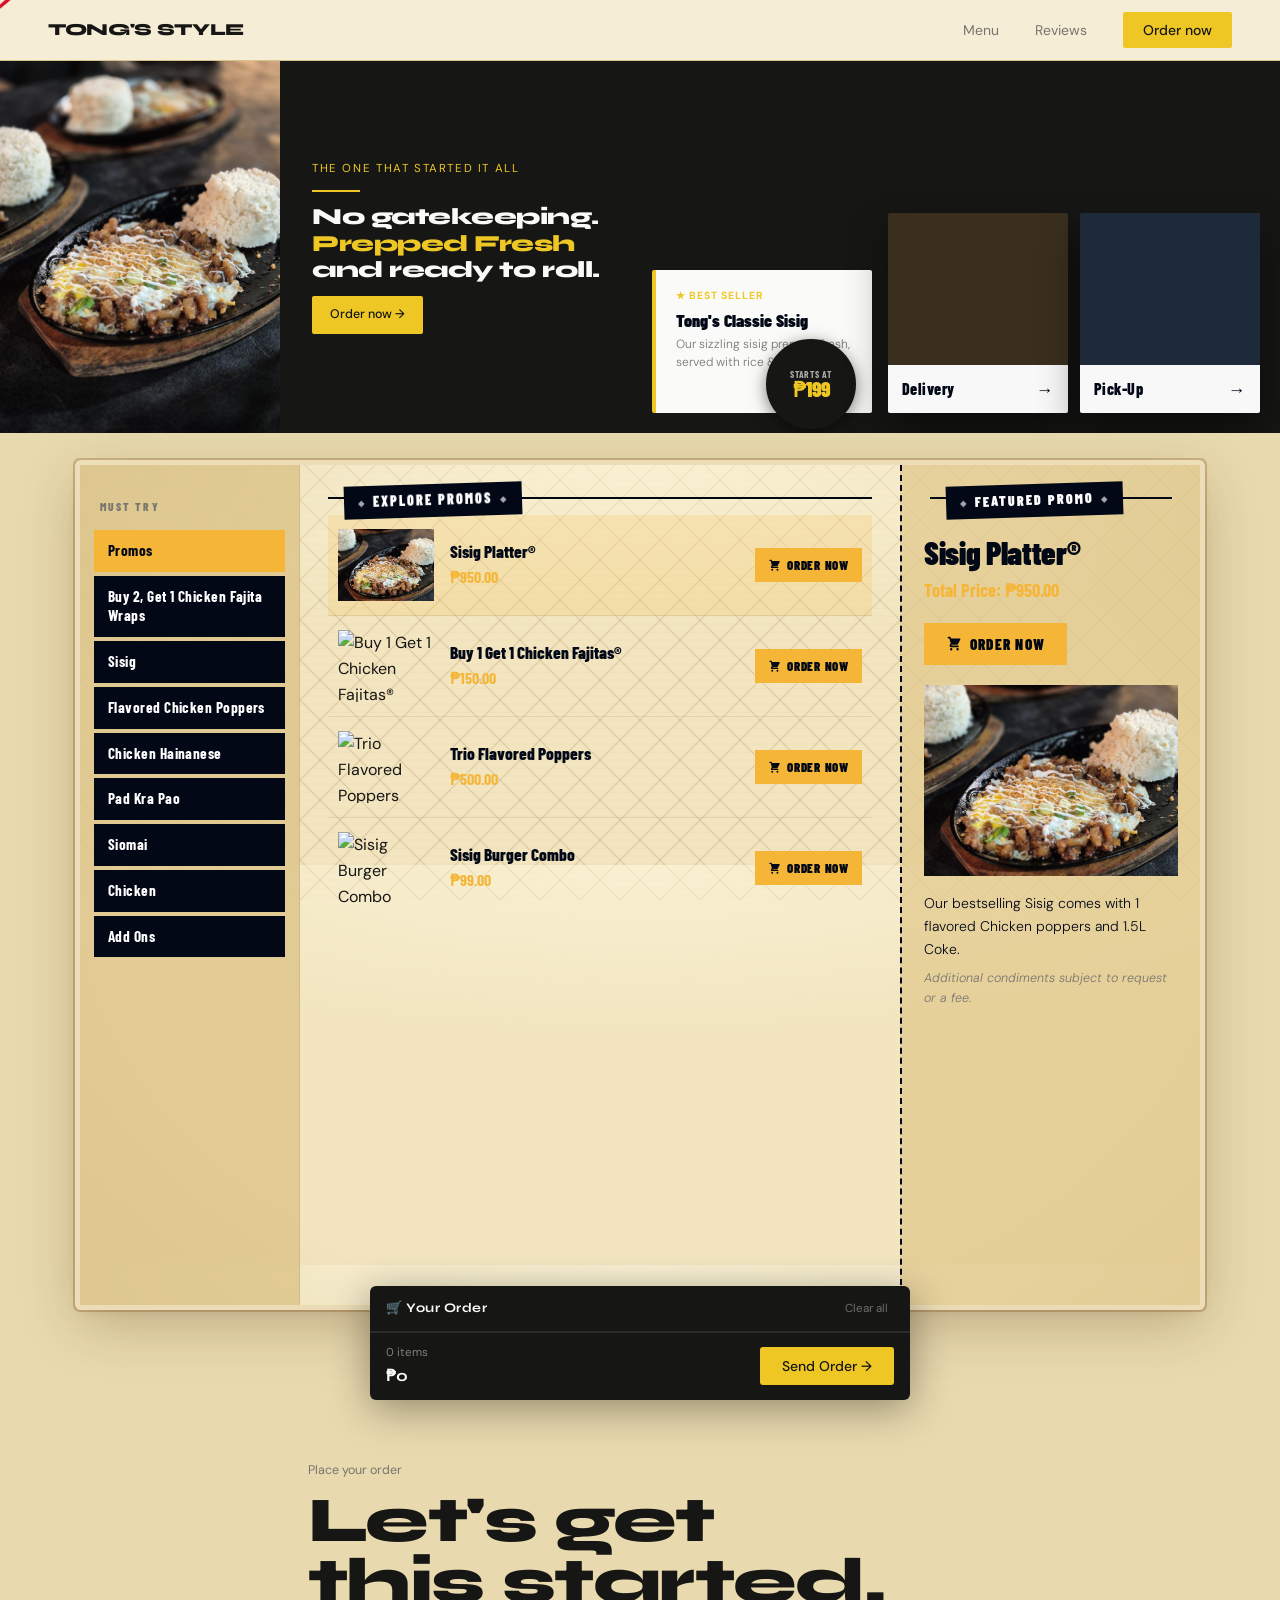
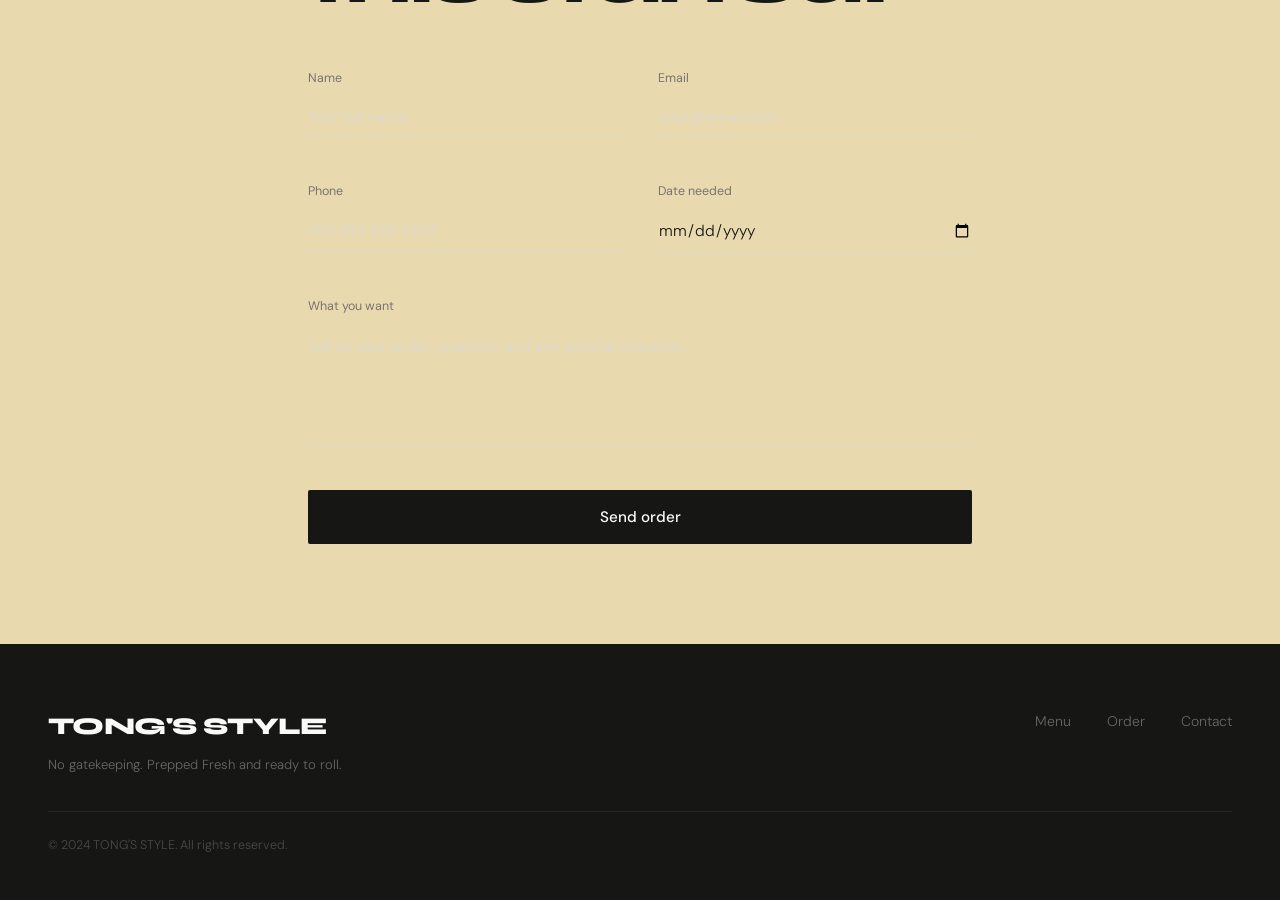
==== menu.html @ a6b6b720 "Redesign cart bar with item list and qty +/- controls Cart bar now shows each item with minus/plus b" ====
<!DOCTYPE html>
<html lang="en">
<head>
    <meta charset="UTF-8">
    <meta name="viewport" content="width=device-width, initial-scale=1.0">
    <title>Menu — TONG'S STYLE</title>
    <link rel="preconnect" href="https://fonts.googleapis.com">
    <link rel="preconnect" href="https://fonts.gstatic.com" crossorigin>
    <link href="https://fonts.googleapis.com/css2?family=Syne:wght@700;800&family=DM+Sans:wght@300;400;500&family=Barlow+Condensed:wght@700;800;900&display=swap" rel="stylesheet">
    <style>
        /* ============================================================
           TOKENS
        ============================================================ */
        :root {
            --white:        #FAFAF9;
            --black:        #161614;
            --navy:         #030817;
            --gold:         #F5B638;
            --saffron:      #EEC724;
            --saffron-pale: #FDF8DC;
            --surface:      #F2F0EB;
            --muted:        #78756F;
            --border:       #DDD9CF;
            --font-display: 'Syne', sans-serif;
            --font-body:    'DM Sans', sans-serif;
            --font-cond:    'Barlow Condensed', sans-serif;
            --nav-h:        60px;
        }

        /* ============================================================
           RESET
        ============================================================ */
        *, *::before, *::after { box-sizing: border-box; margin: 0; padding: 0; }
        html { font-size: 16px; scroll-behavior: smooth; scroll-padding-top: var(--nav-h); }
        body { font-family: var(--font-body); background: #E8D9AE; color: var(--black); line-height: 1.6; -webkit-font-smoothing: antialiased; }
        img { display: block; max-width: 100%; }
        a { color: inherit; text-decoration: none; }
        button { font-family: var(--font-body); cursor: pointer; border: none; background: none; }
        :focus-visible { outline: 2px solid var(--gold); outline-offset: 3px; border-radius: 2px; }
        @media (prefers-reduced-motion: reduce) { *, *::before, *::after { animation-duration: 0.01ms !important; transition-duration: 0.01ms !important; } }

        /* ============================================================
           NAVIGATION
        ============================================================ */
        .nav {
            position: fixed;
            top: 0; left: 0; right: 0;
            z-index: 100;
            height: var(--nav-h);
            padding: 0 48px;
            display: flex;
            align-items: center;
            justify-content: space-between;
            background: #F5EDD5;
            box-shadow: 0 1px 0 #D6C48A;
        }

        .nav-logo {
            font-family: var(--font-display);
            font-weight: 800;
            font-size: 1.05rem;
            letter-spacing: -0.02em;
            color: var(--black);
        }

        .nav-links {
            display: flex;
            align-items: center;
            gap: 36px;
            list-style: none;
        }

        .nav-links li a {
            font-size: 0.875rem;
            font-weight: 400;
            color: var(--muted);
            transition: color 0.2s;
        }

        .nav-links li a:hover { color: var(--black); }

        .nav-cta {
            font-size: 0.875rem !important;
            font-weight: 500 !important;
            color: var(--black) !important;
            background: var(--saffron);
            padding: 9px 20px;
            border-radius: 2px;
            transition: opacity 0.2s !important;
        }

        .nav-cta:hover { opacity: 0.82; }

        /* ============================================================
           HAMBURGER / MOBILE NAV
        ============================================================ */
        .nav-hamburger {
            display: none;
            flex-direction: column;
            justify-content: center;
            gap: 5px;
            padding: 8px;
            cursor: pointer;
            background: none;
            border: none;
            z-index: 151;
            min-width: 44px;
            min-height: 44px;
            align-items: center;
        }
        .nav-hamburger span { width: 22px; height: 2px; background: var(--black); display: block; border-radius: 1px; transition: transform 0.28s ease, opacity 0.2s ease; }
        .nav-hamburger.open span:nth-child(1) { transform: translateY(7px) rotate(45deg); }
        .nav-hamburger.open span:nth-child(2) { opacity: 0; transform: scaleX(0); }
        .nav-hamburger.open span:nth-child(3) { transform: translateY(-7px) rotate(-45deg); }

        .nav-mobile-overlay {
            position: fixed;
            inset: 0;
            background: var(--white);
            z-index: 150;
            display: flex;
            flex-direction: column;
            align-items: center;
            justify-content: center;
            gap: 8px;
            opacity: 0;
            visibility: hidden;
            pointer-events: none;
            transition: opacity 0.28s ease, visibility 0.28s ease;
        }
        .nav-mobile-overlay.open { opacity: 1; visibility: visible; pointer-events: all; }
        .nav-mobile-overlay a { font-family: var(--font-display); font-size: 2.2rem; font-weight: 700; color: var(--black); letter-spacing: -0.02em; padding: 12px 24px; min-height: 56px; display: flex; align-items: center; transition: color 0.15s; }
        .nav-mobile-overlay a:active { color: var(--muted); }
        .nav-mobile-overlay .nav-cta { margin-top: 20px; background: var(--saffron); color: var(--black) !important; padding: 16px 40px; border-radius: 2px; font-size: 1rem; font-family: var(--font-body); font-weight: 500; letter-spacing: 0; min-height: 52px; }

        /* ============================================================
           MENU WRAPPER
        ============================================================ */
        .menu-wrap {
            padding: 32px 24px 56px;
            min-height: 100vh;
        }

        /* ============================================================
           1900s RETRO RESTAURANT BACKGROUND
        ============================================================ */
        .menu-layout {
            display: grid;
            grid-template-columns: 220px 1fr 300px;
            max-width: 1120px;
            width: 100%;
            margin: 0 auto;
            min-height: 680px;
            /* Framed menu-card effect */
            box-shadow:
                0 0 0 5px rgba(242, 229, 192, 0.9),
                0 0 0 7px rgba(125, 78, 20, 0.28),
                0 16px 56px rgba(70, 40, 8, 0.28),
                0 4px 12px rgba(70, 40, 8, 0.14);
            border-radius: 2px;
            /* Aged parchment base */
            background-color: #F2E5C0;
            background-image:
                /* Bright center — worn paper lit from above */
                radial-gradient(ellipse 90% 60% at 50% 0%, rgba(255, 250, 225, 0.55) 0%, transparent 70%),
                /* Corner vignette — aged, worn edges */
                radial-gradient(ellipse 100% 100% at 50% 50%, transparent 50%, rgba(85, 50, 12, 0.22) 100%),
                /* Victorian diamond lattice — primary */
                repeating-linear-gradient(
                    45deg,
                    transparent 0px, transparent 27px,
                    rgba(125, 78, 20, 0.15) 27px, rgba(125, 78, 20, 0.15) 28.5px
                ),
                repeating-linear-gradient(
                    -45deg,
                    transparent 0px, transparent 27px,
                    rgba(125, 78, 20, 0.15) 27px, rgba(125, 78, 20, 0.15) 28.5px
                ),
                /* Fine horizontal grain — old wallpaper texture */
                repeating-linear-gradient(
                    0deg,
                    transparent 0px, transparent 7px,
                    rgba(125, 78, 20, 0.03) 7px, rgba(125, 78, 20, 0.03) 8px
                );
            background-size: 100% 400px, 100% 100%, 40px 40px, 40px 40px, 100% 8px;
            background-position: top center, center, 0 0, 0 0, 0 0;
            background-attachment: local, local, fixed, fixed, fixed;
        }

        /* ============================================================
           LEFT SIDEBAR
        ============================================================ */
        .sidebar {
            background: rgba(218, 192, 130, 0.72);
            backdrop-filter: blur(6px);
            padding: 32px 14px 40px;
            position: sticky;
            top: var(--nav-h);
            height: calc(100vh - var(--nav-h));
            overflow-y: auto;
            scrollbar-width: thin;
            scrollbar-color: var(--border) transparent;
            border-right: 1px solid rgba(0,0,0,0.07);
        }

        .sidebar::-webkit-scrollbar { width: 4px; }
        .sidebar::-webkit-scrollbar-thumb { background: var(--border); border-radius: 2px; }

        .sidebar-heading {
            font-family: var(--font-cond);
            font-size: 0.72rem;
            font-weight: 800;
            letter-spacing: 0.18em;
            text-transform: uppercase;
            color: var(--muted);
            margin-bottom: 14px;
            padding: 0 6px;
        }

        .cat-btn {
            display: block;
            width: 100%;
            padding: 11px 14px;
            margin-bottom: 4px;
            background: var(--navy);
            color: #fff;
            font-family: var(--font-cond);
            font-size: 0.95rem;
            font-weight: 700;
            letter-spacing: 0.03em;
            text-align: left;
            border: none;
            cursor: pointer;
            transition: background 0.18s, color 0.18s;
            line-height: 1.3;
        }

        .cat-btn:hover { background: var(--gold); color: var(--navy); }
        .cat-btn.active { background: var(--gold); color: var(--navy); }

        /* ============================================================
           SECTION DIVIDER (tilted label over line)
        ============================================================ */
        .section-divider-wrap {
            position: relative;
            margin: 32px 28px 8px;
        }

        .divider-line { height: 2px; background: var(--navy); }

        .divider-label {
            position: absolute;
            top: -13px;
            left: 16px;
            background: var(--navy);
            color: #fff;
            font-family: var(--font-cond);
            font-size: 0.88rem;
            font-weight: 900;
            letter-spacing: 0.14em;
            text-transform: uppercase;
            padding: 5px 14px;
            transform: rotate(-1.8deg);
            white-space: nowrap;
            z-index: 2;
        }

        .divider-label::before,
        .divider-label::after {
            content: '\25C6';
            font-size: 0.55em;
            opacity: 0.65;
            vertical-align: middle;
        }
        .divider-label::before { margin-right: 7px; }
        .divider-label::after  { margin-left:  7px; }

        /* ============================================================
           CENTER SECTION — PRODUCT LIST
        ============================================================ */
        .center-section {
            background: transparent;
            min-height: 100%;
        }

        .product-list {
            padding: 8px 28px 48px;
        }

        .product-row {
            display: flex;
            align-items: center;
            gap: 16px;
            padding: 14px 10px;
            border-bottom: 1px solid rgba(0,0,0,0.07);
            cursor: pointer;
            transition: background 0.15s;
            position: relative;
        }

        .product-row:last-child { border-bottom: none; }
        .product-row:hover { background: rgba(245, 182, 56, 0.1); }
        .product-row.active { background: rgba(245, 182, 56, 0.18); }

        .product-row-img-wrap {
            width: 96px;
            height: 72px;
            flex-shrink: 0;
            overflow: hidden;
        }

        .product-row-img {
            width: 100%;
            height: 100%;
            object-fit: cover;
            transition: transform 0.35s cubic-bezier(0.2,0,0.3,1);
        }

        .product-row:hover .product-row-img { transform: scale(1.06); }

        .product-row-info { flex: 1; min-width: 0; }

        .product-row-name {
            font-family: var(--font-cond);
            font-weight: 800;
            font-size: 1.08rem;
            color: var(--navy);
            line-height: 1.2;
            margin-bottom: 3px;
        }

        .product-row-price {
            font-family: var(--font-cond);
            font-size: 1rem;
            font-weight: 700;
            color: var(--gold);
        }

        .btn-order-row {
            display: flex;
            align-items: center;
            gap: 6px;
            background: var(--gold);
            color: var(--navy);
            font-family: var(--font-cond);
            font-size: 0.8rem;
            font-weight: 900;
            letter-spacing: 0.06em;
            text-transform: uppercase;
            padding: 9px 13px;
            border: none;
            cursor: pointer;
            white-space: nowrap;
            flex-shrink: 0;
            transition: opacity 0.2s, transform 0.15s;
        }

        .btn-order-row:hover { opacity: 0.85; transform: translateY(-1px); }
        .btn-order-row svg { width: 13px; height: 13px; }

        /* ============================================================
           RIGHT SECTION — FEATURED PROMO
        ============================================================ */
        .featured-section {
            background: rgba(226, 200, 138, 0.70);
            border-left: 2px dashed var(--navy);
            min-height: 100%;
        }

        .featured-inner {
            padding: 8px 22px 40px;
        }

        .featured-name {
            font-family: var(--font-cond);
            font-weight: 900;
            font-size: 2rem;
            color: var(--navy);
            line-height: 1.08;
            margin-bottom: 6px;
            margin-top: 20px;
            letter-spacing: -0.01em;
        }

        .featured-price {
            font-family: var(--font-cond);
            font-size: 1.15rem;
            font-weight: 700;
            color: var(--gold);
            margin-bottom: 18px;
        }

        .btn-order-featured {
            display: inline-flex;
            align-items: center;
            gap: 8px;
            background: var(--gold);
            color: var(--navy);
            font-family: var(--font-cond);
            font-size: 0.95rem;
            font-weight: 900;
            letter-spacing: 0.08em;
            text-transform: uppercase;
            padding: 12px 22px;
            border: none;
            cursor: pointer;
            margin-bottom: 20px;
            transition: opacity 0.2s, transform 0.15s;
        }

        .btn-order-featured:hover { opacity: 0.85; transform: translateY(-1px); }
        .btn-order-featured svg { width: 16px; height: 16px; }

        .featured-img-wrap {
            overflow: hidden;
            margin-bottom: 16px;
        }

        .featured-img {
            width: 100%;
            aspect-ratio: 4/3;
            object-fit: cover;
            display: block;
            transition: transform 0.5s cubic-bezier(0.2,0,0.3,1);
        }

        .featured-img-wrap:hover .featured-img { transform: scale(1.03); }

        .featured-desc {
            font-family: var(--font-body);
            font-size: 0.875rem;
            font-weight: 300;
            color: var(--navy);
            line-height: 1.65;
            margin-bottom: 8px;
        }

        .featured-note {
            font-family: var(--font-body);
            font-size: 0.78rem;
            font-weight: 300;
            font-style: italic;
            color: var(--muted);
        }

        /* ============================================================
           SISIG BANNER
        ============================================================ */
        .sisig-banner {
            display: grid;
            grid-template-columns: 280px 1fr;
            min-height: 200px;
            overflow: hidden;
            margin-top: var(--nav-h);
        }

        .sisig-banner-img-wrap {
            overflow: hidden;
            position: relative;
        }

        .sisig-banner-img {
            width: 100%;
            height: 100%;
            object-fit: cover;
            object-position: center;
            display: block;
            filter: saturate(0.88);
            transition: transform 0.65s cubic-bezier(0.2, 0, 0.3, 1), filter 0.4s;
        }

        .sisig-banner-img-wrap:hover .sisig-banner-img {
            transform: scale(1.05);
            filter: saturate(1.05);
        }

        .sisig-banner-text {
            background: var(--black);
            padding: 24px 32px;
            display: flex;
            flex-direction: column;
            justify-content: center;
            gap: 8px;
        }

        .sisig-banner-label {
            font-size: 0.72rem;
            font-weight: 400;
            letter-spacing: 0.14em;
            text-transform: uppercase;
            color: var(--saffron);
        }

        .sisig-banner-title {
            font-family: var(--font-display);
            font-weight: 800;
            font-size: clamp(1rem, 1.8vw, 1.5rem);
            color: var(--white);
            line-height: 1.15;
            letter-spacing: -0.02em;
        }

        .sisig-banner-title em {
            font-style: normal;
            color: var(--saffron);
        }

        .sisig-banner-rule {
            width: 48px;
            height: 2px;
            background: var(--saffron);
            border: none;
            margin: 4px 0;
        }

        .sisig-banner-cta {
            display: inline-flex;
            align-items: center;
            gap: 8px;
            background: var(--saffron);
            color: var(--black);
            font-family: var(--font-body);
            font-size: 0.78rem;
            font-weight: 500;
            padding: 9px 18px;
            border-radius: 2px;
            align-self: flex-start;
            transition: opacity 0.2s, transform 0.15s;
            margin-top: 4px;
        }

        .sisig-banner-cta:hover { opacity: 0.85; transform: translateY(-1px); }

        /* ============================================================
           ORDER FORM
        ============================================================ */
        .order-section {
            padding: 100px 48px;
            max-width: 760px;
            margin: 0 auto;
        }

        .section-header { margin-bottom: 56px; }
        .section-label { font-size: 0.78rem; color: var(--muted); font-weight: 400; margin-bottom: 10px; }
        .section-title { font-family: var(--font-display); font-weight: 800; font-size: clamp(2.2rem, 5vw, 4rem); line-height: 0.95; letter-spacing: -0.025em; }

        .order-form { display: grid; gap: 44px; }
        .form-row { display: grid; grid-template-columns: 1fr 1fr; gap: 36px; }
        .form-group { display: flex; flex-direction: column; gap: 8px; }
        .form-label { font-size: 0.78rem; color: var(--muted); font-weight: 400; }

        .form-input, .form-textarea {
            font-family: var(--font-body);
            font-size: 0.975rem;
            font-weight: 300;
            color: var(--black);
            background: none;
            border: none;
            border-bottom: 1.5px solid var(--border);
            padding: 10px 0;
            outline: none;
            transition: border-color 0.2s;
            width: 100%;
        }

        .form-input:focus, .form-textarea:focus { border-color: var(--black); }
        .form-input::placeholder, .form-textarea::placeholder { color: var(--border); }
        .form-textarea { resize: none; min-height: 96px; line-height: 1.6; }

        .form-submit {
            align-self: flex-start;
            background: var(--black);
            color: var(--white);
            font-family: var(--font-body);
            font-size: 0.95rem;
            font-weight: 500;
            padding: 17px 36px;
            border-radius: 2px;
            border: none;
            cursor: pointer;
            transition: opacity 0.2s, transform 0.15s;
        }

        .form-submit:hover { opacity: 0.72; transform: translateY(-1px); }
        .form-submit:disabled { opacity: 0.5; transform: none; cursor: default; }

        /* ============================================================
           FOOTER
        ============================================================ */
        .footer { background: var(--black); padding: 64px 48px 44px; }
        .footer-inner { max-width: 1280px; margin: 0 auto; display: flex; justify-content: space-between; align-items: flex-start; gap: 48px; }
        .footer-brand-name { font-family: var(--font-display); font-weight: 800; font-size: 1.5rem; color: var(--white); letter-spacing: -0.025em; }
        .footer-brand-tag { font-size: 0.82rem; font-weight: 300; color: rgba(255,255,255,0.35); margin-top: 8px; }
        .footer-links { list-style: none; display: flex; gap: 36px; }
        .footer-links a { color: rgba(255,255,255,0.35); font-size: 0.875rem; font-weight: 300; transition: color 0.2s; }
        .footer-links a:hover { color: var(--white); }
        .footer-bottom { max-width: 1280px; margin: 36px auto 0; padding-top: 24px; border-top: 1px solid rgba(255,255,255,0.07); font-size: 0.78rem; color: rgba(255,255,255,0.22); font-weight: 300; }

        /* ============================================================
           FLOATING CART BAR
        ============================================================ */
        .cart-bar {
            position: fixed;
            bottom: -500px;
            left: 50%;
            transform: translateX(-50%);
            background: var(--black);
            color: var(--white);
            display: flex;
            flex-direction: column;
            width: calc(100% - 48px);
            max-width: 540px;
            z-index: 300;
            transition: bottom 0.38s cubic-bezier(0.4, 0, 0.2, 1);
            box-shadow: 0 8px 40px rgba(0,0,0,0.38);
            border-radius: 6px;
            overflow: hidden;
        }
        .cart-bar.active { bottom: 24px; }

        .cart-bar-header {
            display: flex;
            align-items: center;
            justify-content: space-between;
            padding: 11px 16px;
            border-bottom: 1px solid rgba(255,255,255,0.09);
        }
        .cart-bar-title {
            font-family: var(--font-display);
            font-size: 0.82rem;
            font-weight: 700;
            letter-spacing: 0.04em;
            color: var(--white);
        }
        .cart-bar-clear {
            font-family: var(--font-body);
            font-size: 0.72rem;
            color: rgba(255,255,255,0.38);
            background: none;
            border: none;
            cursor: pointer;
            padding: 4px 6px;
            transition: color 0.18s;
        }
        .cart-bar-clear:hover { color: rgba(255,255,255,0.75); }

        .cart-bar-items {
            max-height: 196px;
            overflow-y: auto;
            scrollbar-width: thin;
            scrollbar-color: rgba(255,255,255,0.12) transparent;
        }
        .cart-bar-items::-webkit-scrollbar { width: 3px; }
        .cart-bar-items::-webkit-scrollbar-thumb { background: rgba(255,255,255,0.12); border-radius: 2px; }

        .cart-item-row {
            display: flex;
            align-items: center;
            gap: 10px;
            padding: 9px 16px;
            border-bottom: 1px solid rgba(255,255,255,0.05);
        }
        .cart-item-row:last-child { border-bottom: none; }

        .cart-item-name {
            flex: 1;
            font-size: 0.82rem;
            font-weight: 400;
            white-space: nowrap;
            overflow: hidden;
            text-overflow: ellipsis;
            color: rgba(255,255,255,0.88);
        }

        .cart-item-qty {
            display: flex;
            align-items: center;
            gap: 6px;
            flex-shrink: 0;
        }
        .cart-qty-btn {
            width: 26px;
            height: 26px;
            background: rgba(255,255,255,0.1);
            border: 1px solid rgba(255,255,255,0.14);
            color: var(--white);
            font-size: 1rem;
            font-weight: 400;
            cursor: pointer;
            display: flex;
            align-items: center;
            justify-content: center;
            border-radius: 3px;
            transition: background 0.15s;
            line-height: 1;
        }
        .cart-qty-btn:hover { background: rgba(255,255,255,0.2); }

        .cart-qty-num {
            font-family: var(--font-display);
            font-size: 0.88rem;
            font-weight: 700;
            min-width: 20px;
            text-align: center;
            color: var(--white);
        }

        .cart-item-price {
            font-family: var(--font-display);
            font-size: 0.82rem;
            font-weight: 700;
            color: var(--saffron);
            flex-shrink: 0;
            min-width: 64px;
            text-align: right;
        }

        .cart-bar-footer {
            display: flex;
            align-items: center;
            justify-content: space-between;
            padding: 11px 16px;
            border-top: 1px solid rgba(255,255,255,0.09);
            gap: 16px;
        }
        .cart-bar-info { display: flex; flex-direction: column; gap: 1px; }
        .cart-bar-count { font-size: 0.72rem; color: rgba(255,255,255,0.45); font-weight: 400; }
        .cart-bar-total { font-family: var(--font-display); font-size: 1rem; font-weight: 700; }
        .cart-bar-send { background: var(--saffron); color: var(--black); font-family: var(--font-body); font-size: 0.875rem; font-weight: 500; padding: 10px 22px; border: none; border-radius: 3px; cursor: pointer; white-space: nowrap; transition: opacity 0.2s; }
        .cart-bar-send:hover { opacity: 0.85; }

        /* ============================================================
           FRYING PAN CURSOR
        ============================================================ */
        @media (pointer: fine) { * { cursor: none !important; } }

        .custom-cursor {
            position: fixed;
            pointer-events: none;
            z-index: 9999;
            font-size: 42px;
            line-height: 1;
            user-select: none;
            top: 0; left: 0;
            transform: translate(-50%, -50%) rotate(0deg);
            transition: transform 0.1s cubic-bezier(0.2, 0, 0.3, 1);
            will-change: transform, top, left;
            display: none;
        }

        @media (pointer: fine) { .custom-cursor { display: block; } }

        .custom-cursor.swing { transform: translate(-50%, -50%) rotate(-40deg) scale(1.2); }

        @keyframes btnHit {
            0%   { transform: scale(1)    translateY(0px);  }
            20%  { transform: scale(0.91) translateY(4px);  }
            55%  { transform: scale(1.05) translateY(-3px); }
            80%  { transform: scale(0.98) translateY(1px);  }
            100% { transform: scale(1)    translateY(0px);  }
        }

        .btn-hit { animation: btnHit 0.38s cubic-bezier(0.36, 0.07, 0.19, 0.97) !important; }

        /* ============================================================
           RESPONSIVE
        ============================================================ */
        @media (max-width: 960px) {
            .sisig-banner { grid-template-columns: 1fr; min-height: auto; }
            .sisig-banner-img-wrap { height: 150px; }
        }

        @media (max-width: 680px) {
            .sisig-banner-img-wrap { height: 120px; }
            .sisig-banner-text { padding: 20px 16px; }
            .sisig-banner-title { font-size: 1rem; }
        }

        @media (max-width: 1100px) {
            .menu-layout { grid-template-columns: 190px 1fr 260px; }
            .featured-name { font-size: 1.6rem; }
        }

        @media (max-width: 860px) {
            .menu-layout { grid-template-columns: 1fr; }
            .menu-wrap { padding: calc(var(--nav-h) + 20px) 12px 40px; }
            .sidebar {
                position: static;
                height: auto;
                overflow-x: auto;
                overflow-y: visible;
                display: flex;
                flex-direction: row;
                align-items: center;
                gap: 6px;
                padding: 14px 16px;
                border-right: none;
                border-bottom: 2px solid var(--navy);
                scrollbar-width: none;
            }
            .sidebar::-webkit-scrollbar { display: none; }
            .sidebar-heading { display: none; }
            .cat-btn {
                display: inline-block;
                width: auto;
                white-space: nowrap;
                margin-bottom: 0;
                padding: 9px 14px;
                font-size: 0.88rem;
                flex-shrink: 0;
            }
            .center-section { border-top: none; }
            .featured-section {
                border-left: none;
                border-top: 2px dashed var(--navy);
            }
        }

        @media (max-width: 680px) {
            .nav { padding: 0 20px; }
            .nav-links { display: none !important; }
            .nav-hamburger { display: flex; }

            .product-row-img-wrap { width: 72px; height: 56px; }
            .btn-order-row { padding: 8px 10px; font-size: 0.75rem; }

            .order-section { padding: 60px 20px; }
            .form-row { grid-template-columns: 1fr; gap: 32px; }
            .form-input, .form-textarea { font-size: 1rem; padding: 12px 0; }
            .form-textarea { min-height: 110px; }
            .form-submit { width: 100%; text-align: center; align-self: stretch; padding: 18px; font-size: 1rem; }

            .footer { padding: 48px 20px 36px; }
            .footer-inner { flex-direction: column; gap: 28px; }
            .footer-links { gap: 20px; flex-wrap: wrap; }

            .cart-bar { width: calc(100% - 24px); border-radius: 10px; bottom: calc(-600px - env(safe-area-inset-bottom, 0px)); }
            .cart-bar.active { bottom: calc(12px + env(safe-area-inset-bottom, 0px)); }
            .cart-bar-footer { padding-bottom: calc(11px + env(safe-area-inset-bottom, 0px)); }
            .cart-bar-send { padding: 12px 18px; min-height: 44px; }
        }

        /* ============================================================
           DELIVERY / PICK-UP CARDS (hero banner addition)
        ============================================================ */
        .sisig-banner {
            display: grid;
            grid-template-columns: 280px 1fr auto;
            min-height: 220px;
            overflow: hidden;
            margin-top: var(--nav-h);
        }

        .hero-cards-group {
            display: flex;
            align-items: flex-end;
            gap: 16px;
            padding: 20px 20px 20px 0;
            background: var(--black);
        }

        /* Featured item card */
        .hero-featured-card {
            background: var(--white);
            border-left: 4px solid var(--saffron);
            padding: 18px 20px 42px;
            position: relative;
            width: 220px;
            flex-shrink: 0;
            border-radius: 2px;
        }

        .hero-featured-name {
            font-family: var(--font-cond);
            font-weight: 900;
            font-size: 1.1rem;
            color: var(--navy);
            line-height: 1.2;
            margin-bottom: 4px;
        }

        .hero-featured-tag {
            font-size: 0.65rem;
            font-weight: 700;
            letter-spacing: 0.1em;
            text-transform: uppercase;
            color: var(--saffron);
            margin-bottom: 6px;
            display: block;
        }

        .hero-featured-desc {
            font-size: 0.75rem;
            color: var(--muted);
            font-weight: 300;
            line-height: 1.5;
        }

        .hero-price-badge {
            position: absolute;
            bottom: -16px;
            right: 16px;
            width: 90px;
            height: 90px;
            background: var(--black);
            border-radius: 50%;
            display: flex;
            flex-direction: column;
            align-items: center;
            justify-content: center;
            gap: 0;
            border: 3px solid var(--black);
            box-shadow: 0 4px 16px rgba(0,0,0,0.5);
        }

        .hero-price-badge .starts-at {
            font-family: var(--font-cond);
            font-size: 0.6rem;
            font-weight: 700;
            letter-spacing: 0.08em;
            text-transform: uppercase;
            color: rgba(255,255,255,0.65);
            line-height: 1.1;
        }

        .hero-price-badge .price-amount {
            font-family: var(--font-cond);
            font-size: 1.3rem;
            font-weight: 900;
            color: var(--saffron);
            line-height: 1;
        }

        /* Delivery / Pick-Up image cards */
        .hero-action-cards {
            display: flex;
            gap: 12px;
            align-items: flex-end;
        }

        .hero-action-card {
            width: 180px;
            height: 200px;
            border-radius: 2px;
            overflow: hidden;
            position: relative;
            flex-shrink: 0;
            box-shadow: 0 20px 40px rgba(0,0,0,0.45);
            transition: transform 0.25s ease, box-shadow 0.25s ease;
            display: block;
            text-decoration: none;
            color: inherit;
        }

        .hero-action-card:hover {
            transform: translateY(-4px);
            box-shadow: 0 28px 56px rgba(0,0,0,0.6);
        }

        .hero-action-card-bg {
            width: 100%;
            height: 100%;
            object-fit: cover;
            display: block;
            background: #2a2a2a;
            transition: transform 0.35s ease;
        }

        .hero-action-card:hover .hero-action-card-bg {
            transform: scale(1.04);
        }

        /* Fallback color when no image */
        .hero-action-card.delivery-card { background: #3a2f1e; }
        .hero-action-card.pickup-card   { background: #1e2a3a; }

        .hero-action-label {
            position: absolute;
            bottom: 0;
            left: 0;
            right: 0;
            background: rgba(255,255,255,0.97);
            padding: 10px 14px;
            display: flex;
            align-items: center;
            justify-content: space-between;
        }

        .hero-action-label span {
            font-family: var(--font-cond);
            font-weight: 800;
            font-size: 1rem;
            letter-spacing: 0.03em;
            color: var(--navy);
        }

        .hero-action-label .arrow {
            font-size: 1.1rem;
            color: var(--navy);
            transition: transform 0.25s ease;
            font-weight: 900;
        }

        .hero-action-card:hover .arrow { transform: translateX(4px); }

        /* Responsive */
        @media (max-width: 1100px) {
            .hero-action-card { width: 150px; height: 170px; }
            .hero-featured-card { width: 190px; }
        }

        @media (max-width: 860px) {
            .sisig-banner {
                grid-template-columns: 1fr;
            }
            .hero-cards-group {
                padding: 20px 16px;
                flex-wrap: wrap;
                justify-content: center;
            }
            .hero-featured-card { width: 100%; max-width: 320px; }
            .hero-action-card { width: 160px; height: 160px; }
        }

        @media (max-width: 540px) {
            .hero-featured-card { padding-bottom: 50px; }
            .hero-action-card { width: 140px; height: 140px; }
        }
    </style>
</head>
<body>

    <!-- CHOPSTICKS CURSOR -->
    <div class="custom-cursor" id="customCursor" aria-hidden="true">🥢</div>

    <!-- NAVIGATION -->
    <nav class="nav" id="mainNav" aria-label="Main navigation">
        <a href="index.html" class="nav-logo">TONG'S STYLE</a>
        <ul class="nav-links" id="navLinks">
            <li><a href="#menu">Menu</a></li>
            <li><a href="index.html#testimonials">Reviews</a></li>
            <li><a href="#order" class="nav-cta">Order now</a></li>
        </ul>
        <button class="nav-hamburger" id="navHamburger" onclick="toggleMobileMenu()" aria-label="Open menu" aria-expanded="false">
            <span></span><span></span><span></span>
        </button>
    </nav>

    <!-- MOBILE NAV OVERLAY -->
    <div class="nav-mobile-overlay" id="mobileNav" role="dialog" aria-label="Mobile navigation">
        <a href="#menu"               onclick="closeMobileMenu()">Menu</a>
        <a href="index.html#testimonials" onclick="closeMobileMenu()">Reviews</a>
        <a href="#order" class="nav-cta" onclick="closeMobileMenu()">Order now</a>
    </div>

    <!-- SISIG BANNER -->
    <section class="sisig-banner" aria-label="Sisig feature">
        <div class="sisig-banner-img-wrap">
            <img class="sisig-banner-img"
                 src="Food/sisig.jpg?v=2"
                 alt="Sizzling Sisig — TONG'S STYLE"
                 loading="eager">
        </div>
        <div class="sisig-banner-text">
            <p class="sisig-banner-label">The one that started it all</p>
            <hr class="sisig-banner-rule">
            <h2 class="sisig-banner-title">No gatekeeping.<br><em>Prepped Fresh</em><br>and ready to roll.</h2>
            <a href="#order" class="sisig-banner-cta">Order now &rarr;</a>
        </div>

        <!-- DELIVERY + PICK-UP CARDS GROUP -->
        <div class="hero-cards-group">

            <!-- Featured item card -->
            <div class="hero-featured-card">
                <span class="hero-featured-tag">★ Best Seller</span>
                <p class="hero-featured-name">Tong's Classic Sisig</p>
                <p class="hero-featured-desc">Our sizzling sisig prepped fresh,<br>served with rice &amp; egg.</p>
                <div class="hero-price-badge">
                    <span class="starts-at">STARTS AT</span>
                    <span class="price-amount">₱199</span>
                </div>
            </div>

            <!-- Action cards -->
            <div class="hero-action-cards">
                <a href="#order" class="hero-action-card delivery-card" aria-label="Order for delivery">
                    <img class="hero-action-card-bg" src="Food/delivery.jpg" alt="Delivery" onerror="this.style.display='none'">
                    <div class="hero-action-label">
                        <span>Delivery</span>
                        <span class="arrow">&#8594;</span>
                    </div>
                </a>
                <a href="#order" class="hero-action-card pickup-card" aria-label="Order for pick-up">
                    <img class="hero-action-card-bg" src="Food/pickup.jpg" alt="Pick-Up" onerror="this.style.display='none'">
                    <div class="hero-action-label">
                        <span>Pick-Up</span>
                        <span class="arrow">&#8594;</span>
                    </div>
                </a>
            </div>

        </div>
    </section>

    <!-- ======================================================
         THREE-COLUMN MENU LAYOUT
    ====================================================== -->
    <div class="menu-wrap">
        <div class="menu-layout" id="menu">

            <!-- LEFT SIDEBAR -->
            <aside class="sidebar" aria-label="Menu categories">
                <div class="sidebar-heading">Must Try</div>
                <button class="cat-btn active" data-cat="promos"     onclick="selectCategory(this)">Promos</button>
                <button class="cat-btn"        data-cat="fajita"     onclick="selectCategory(this)">Buy 2, Get 1 Chicken Fajita Wraps</button>
                <button class="cat-btn"        data-cat="sisig"      onclick="selectCategory(this)">Sisig</button>
                <button class="cat-btn"        data-cat="poppers"    onclick="selectCategory(this)">Flavored Chicken Poppers</button>
                <button class="cat-btn"        data-cat="hainanese"  onclick="selectCategory(this)">Chicken Hainanese</button>
                <button class="cat-btn"        data-cat="padkrapao"  onclick="selectCategory(this)">Pad Kra Pao</button>
                <button class="cat-btn"        data-cat="siomai"     onclick="selectCategory(this)">Siomai</button>
                <button class="cat-btn"        data-cat="chicken"    onclick="selectCategory(this)">Chicken</button>
                <button class="cat-btn"        data-cat="addons"     onclick="selectCategory(this)">Add Ons</button>
            </aside>

            <!-- CENTER: EXPLORE PROMOS -->
            <section class="center-section" aria-label="Product list">
                <div class="section-divider-wrap">
                    <div class="divider-line"></div>
                    <div class="divider-label" id="centerLabel">EXPLORE PROMOS</div>
                </div>
                <div class="product-list" id="productList">
                    <!-- dynamically rendered -->
                </div>
            </section>

            <!-- RIGHT: FEATURED PROMO -->
            <section class="featured-section" aria-label="Featured product">
                <div class="section-divider-wrap">
                    <div class="divider-line"></div>
                    <div class="divider-label">FEATURED PROMO</div>
                </div>
                <div class="featured-inner" id="featuredContent">
                    <!-- dynamically rendered -->
                </div>
            </section>

        </div>
    </div>

    <!-- ORDER FORM -->
    <section class="order-section" id="order" aria-label="Place an order">
        <div class="section-header">
            <p class="section-label">Place your order</p>
            <h2 class="section-title">Let's get<br>this started.</h2>
        </div>
        <form class="order-form" id="orderForm" onsubmit="handleFormSubmit(event)" novalidate>
            <div class="form-row">
                <div class="form-group">
                    <label class="form-label" for="f-name">Name</label>
                    <input class="form-input" type="text" id="f-name" name="name" placeholder="Your full name" required autocomplete="name">
                </div>
                <div class="form-group">
                    <label class="form-label" for="f-email">Email</label>
                    <input class="form-input" type="email" id="f-email" name="email" placeholder="your@email.com" required autocomplete="email">
                </div>
            </div>
            <div class="form-row">
                <div class="form-group">
                    <label class="form-label" for="f-phone">Phone</label>
                    <input class="form-input" type="tel" id="f-phone" name="phone" placeholder="+63 9XX XXX XXXX" required autocomplete="tel">
                </div>
                <div class="form-group">
                    <label class="form-label" for="f-date">Date needed</label>
                    <input class="form-input" type="date" id="f-date" name="date" required>
                </div>
            </div>
            <div class="form-group">
                <label class="form-label" for="f-message">What you want</label>
                <textarea class="form-textarea" id="f-message" name="message" placeholder="Tell us your order, quantity, and any special requests..." rows="4"></textarea>
            </div>
            <button type="submit" class="form-submit" id="submitBtn">Send order</button>
        </form>
    </section>

    <!-- FOOTER -->
    <footer class="footer">
        <div class="footer-inner">
            <div>
                <div class="footer-brand-name">TONG'S STYLE</div>
                <div class="footer-brand-tag">No gatekeeping. Prepped Fresh and ready to roll.</div>
            </div>
            <ul class="footer-links">
                <li><a href="#menu">Menu</a></li>
                <li><a href="#order">Order</a></li>
                <li><a href="mailto:hello@tongsstyle.ph">Contact</a></li>
            </ul>
        </div>
        <div class="footer-bottom">&copy; 2024 TONG'S STYLE. All rights reserved.</div>
    </footer>

    <!-- FLOATING CART BAR -->
    <div class="cart-bar" id="cartBar" role="status" aria-live="polite">
        <div class="cart-bar-header">
            <span class="cart-bar-title">🛒 Your Order</span>
            <button class="cart-bar-clear" onclick="clearCart()">Clear all</button>
        </div>
        <div class="cart-bar-items" id="cartItems"></div>
        <div class="cart-bar-footer">
            <div class="cart-bar-info">
                <span class="cart-bar-count" id="cartCount">0 items</span>
                <span class="cart-bar-total" id="cartTotal">&#x20B1;0</span>
            </div>
            <button class="cart-bar-send" onclick="sendCartOrder()">Send Order &#x2192;</button>
        </div>
    </div>

    <script>
        /* ============================================================
           MENU DATA
        ============================================================ */
        const PRODUCTS = {
            promos: [
                {
                    id: 'sisig-platter',
                    name: 'Sisig Platter®',
                    price: 950,
                    image: 'Food/sisig.jpg?v=2',
                    description: 'Our bestselling Sisig comes with 1 flavored Chicken poppers and 1.5L Coke.',
                    note: 'Additional condiments subject to request or a fee.'
                },
                {
                    id: 'fajita-b1g1',
                    name: 'Buy 1 Get 1 Chicken Fajitas®',
                    price: 150,
                    image: 'https://images.unsplash.com/photo-1565299585323-38d6b0865b47?auto=format&fit=crop&w=600&h=450&q=80',
                    description: 'Two Chicken Fajita Wraps for the price of one — grilled strips, peppers, onions, house aioli.',
                    note: 'One per customer. Valid while supplies last.'
                },
                {
                    id: 'trio-poppers',
                    name: 'Trio Flavored Poppers',
                    price: 500,
                    image: 'https://images.unsplash.com/photo-1562967915-6ba607ff7d05?auto=format&fit=crop&w=600&h=450&q=80',
                    description: 'Three flavors of crispy chicken poppers: Classic, Spicy, and Honey Garlic.',
                    note: 'Dipping sauces included.'
                },
                {
                    id: 'sisig-burger-promo',
                    name: 'Sisig Burger Combo',
                    price: 99,
                    image: 'https://images.unsplash.com/photo-1568901346375-23c9450c58cd?auto=format&fit=crop&w=600&h=450&q=80',
                    description: 'Smash burger with sisig-spiced patty, egg, and house sauce. Served with garlic rice.',
                    note: 'Limited daily slots only.'
                }
            ],
            fajita: [
                {
                    id: 'fajita-wrap',
                    name: 'Chicken Fajita Wrap',
                    price: 150,
                    image: 'https://images.unsplash.com/photo-1565299585323-38d6b0865b47?auto=format&fit=crop&w=600&h=450&q=80',
                    description: 'Grilled chicken strips, roasted peppers and onions, shredded cheese in a soft flour tortilla.',
                    note: 'Buy 2, Get 1 Free promo ongoing.'
                },
                {
                    id: 'fajita-spicy',
                    name: 'Spicy Chicken Fajita Wrap',
                    price: 165,
                    image: 'https://images.unsplash.com/photo-1565299585323-38d6b0865b47?auto=format&fit=crop&w=600&h=450&q=80',
                    description: 'Extra heat. Chili-marinated grilled chicken, jalapeño, pepper jack, house hot sauce.',
                    note: 'Spice level adjustable on request.'
                }
            ],
            sisig: [
                {
                    id: 'classic-sisig',
                    name: 'Classic Sisig Combo',
                    price: 180,
                    image: 'Food/sisig.jpg?v=2',
                    description: 'Sizzling pork sisig, egg on top, garlic rice, chicharon crumble, and your drink of choice.',
                    note: 'Ask for extra calamansi.'
                },
                {
                    id: 'sisig-bowl',
                    name: 'Sisig Rice Bowl',
                    price: 90,
                    image: 'https://images.unsplash.com/photo-1512058564366-18510be2db19?auto=format&fit=crop&w=600&h=450&q=80',
                    description: 'Sisig over garlic fried rice, sunny-side egg, crispy chicharon, drizzle of spiced vinegar.',
                    note: ''
                },
                {
                    id: 'sisig-platter2',
                    name: 'Sisig Platter',
                    price: 950,
                    image: 'Food/sisig.jpg?v=2',
                    description: 'Full sizzling platter — perfect for sharing. Comes with rice and 1.5L Coke.',
                    note: 'Good for 3–4 pax.'
                }
            ],
            poppers: [
                {
                    id: 'poppers-classic',
                    name: 'Classic Chicken Poppers',
                    price: 120,
                    image: 'https://images.unsplash.com/photo-1562967915-6ba607ff7d05?auto=format&fit=crop&w=600&h=450&q=80',
                    description: 'Crispy bite-sized chicken poppers seasoned with our signature house blend.',
                    note: 'Comes with ranch dip.'
                },
                {
                    id: 'poppers-spicy',
                    name: 'Spicy Chicken Poppers',
                    price: 130,
                    image: 'https://images.unsplash.com/photo-1562967915-6ba607ff7d05?auto=format&fit=crop&w=600&h=450&q=80',
                    description: 'Extra heat, same crunch. Ghost pepper seasoning for the brave.',
                    note: '🌶 Not for the faint of heart.'
                },
                {
                    id: 'poppers-honey',
                    name: 'Honey Garlic Poppers',
                    price: 135,
                    image: 'https://images.unsplash.com/photo-1562967915-6ba607ff7d05?auto=format&fit=crop&w=600&h=450&q=80',
                    description: 'Sticky honey garlic glaze on perfectly crispy poppers.',
                    note: ''
                }
            ],
            hainanese: [
                {
                    id: 'hainanese-rice',
                    name: 'Chicken Hainanese Rice',
                    price: 160,
                    image: 'https://images.unsplash.com/photo-1563379091339-03246963d35b?auto=format&fit=crop&w=600&h=450&q=80',
                    description: 'Tender poached Hainanese-style chicken on fragrant pandan rice with ginger and sesame sauce.',
                    note: 'Dark soy served on the side.'
                }
            ],
            padkrapao: [
                {
                    id: 'pad-kra-pao',
                    name: 'Pad Kra Pao',
                    price: 175,
                    image: 'https://images.unsplash.com/photo-1569050467447-ce54b3bbc37d?auto=format&fit=crop&w=600&h=450&q=80',
                    description: 'Thai-style stir-fried chicken with holy basil, fresh chili, fish sauce, over jasmine rice.',
                    note: 'Spice level adjustable. Topped with fried egg.'
                }
            ],
            siomai: [
                {
                    id: 'siomai-6pc',
                    name: 'Siomai 6 pcs',
                    price: 75,
                    image: 'https://images.unsplash.com/photo-1496116218417-1a781b1c416c?auto=format&fit=crop&w=600&h=450&q=80',
                    description: 'Steamed pork siomai with soy-calamansi dipping sauce and chili oil.',
                    note: ''
                },
                {
                    id: 'siomai-12pc',
                    name: 'Siomai 12 pcs',
                    price: 140,
                    image: 'https://images.unsplash.com/photo-1496116218417-1a781b1c416c?auto=format&fit=crop&w=600&h=450&q=80',
                    description: 'Double order. Best shared — or not.',
                    note: ''
                }
            ],
            chicken: [
                {
                    id: 'fried-chicken',
                    name: 'Crispy Fried Chicken',
                    price: 145,
                    image: 'https://images.unsplash.com/photo-1562967915-6ba607ff7d05?auto=format&fit=crop&w=600&h=450&q=80',
                    description: 'Golden crispy fried chicken, served with garlic rice and achara on the side.',
                    note: ''
                },
                {
                    id: 'grilled-chicken',
                    name: 'Grilled Chicken Plate',
                    price: 155,
                    image: 'https://images.unsplash.com/photo-1563379091339-03246963d35b?auto=format&fit=crop&w=600&h=450&q=80',
                    description: 'Juicy charcoal-grilled chicken thigh with garlic rice, pickled atchara, and house sauce.',
                    note: ''
                }
            ],
            addons: [
                {
                    id: 'extra-rice',
                    name: 'Extra Rice',
                    price: 20,
                    image: 'https://images.unsplash.com/photo-1536304993881-ff86e0c9b6d9?auto=format&fit=crop&w=600&h=450&q=80',
                    description: 'Extra serving of garlic fried rice.',
                    note: ''
                },
                {
                    id: 'coke-15l',
                    name: 'Coke 1.5L',
                    price: 80,
                    image: 'https://images.unsplash.com/photo-1554866585-cd94860890b7?auto=format&fit=crop&w=600&h=450&q=80',
                    description: 'Coke 1.5L bottle — good for sharing.',
                    note: ''
                },
                {
                    id: 'chicharon',
                    name: 'Extra Chicharon',
                    price: 30,
                    image: 'https://images.unsplash.com/photo-1565299507177-b0ac66763828?auto=format&fit=crop&w=600&h=450&q=80',
                    description: 'Crispy chicharon crumble — the perfect sisig topping.',
                    note: ''
                }
            ]
        };

        const CATEGORY_LABELS = {
            promos: 'EXPLORE PROMOS',
            fajita: 'FAJITA WRAPS',
            sisig: 'SISIG',
            poppers: 'CHICKEN POPPERS',
            hainanese: 'CHICKEN HAINANESE',
            padkrapao: 'PAD KRA PAO',
            siomai: 'SIOMAI',
            chicken: 'CHICKEN',
            addons: 'ADD ONS'
        };

        const CART_ICON = `<svg viewBox="0 0 20 20" fill="currentColor" aria-hidden="true"><path d="M3 1a1 1 0 000 2h1.22l.305 1.222a.997.997 0 00.01.042l1.358 5.43-.893.892C3.74 11.846 4.632 14 6.414 14H15a1 1 0 000-2H6.414l1-1H14a1 1 0 00.894-.553l3-6A1 1 0 0017 3H6.28l-.31-1.243A1 1 0 005 1H3zM16 16.5a1.5 1.5 0 11-3 0 1.5 1.5 0 013 0zM6.5 18a1.5 1.5 0 100-3 1.5 1.5 0 000 3z"/></svg>`;

        let currentCategory = 'promos';
        let activeProductId = null;

        /* ============================================================
           RENDER PRODUCT LIST
        ============================================================ */
        function renderProducts(cat) {
            const list = document.getElementById('productList');
            const items = PRODUCTS[cat] || [];
            list.innerHTML = items.map((p, i) => `
                <div class="product-row${i === 0 ? ' active' : ''}"
                     onclick="selectProduct('${p.id}', '${cat}')"
                     data-id="${p.id}">
                    <div class="product-row-img-wrap">
                        <img class="product-row-img" src="${p.image}" alt="${p.name}" loading="lazy">
                    </div>
                    <div class="product-row-info">
                        <div class="product-row-name">${p.name}</div>
                        <div class="product-row-price">&#x20B1;${p.price.toFixed(2)}</div>
                    </div>
                    <button class="btn-order-row"
                            onclick="event.stopPropagation(); cartAdd('${p.id}', '${cat}')"
                            aria-label="Order ${p.name}">
                        ${CART_ICON} ORDER NOW
                    </button>
                </div>
            `).join('');

            document.getElementById('centerLabel').textContent = CATEGORY_LABELS[cat] || 'EXPLORE';

            if (items.length) renderFeatured(items[0]);
            activeProductId = items[0]?.id || null;
        }

        /* ============================================================
           RENDER FEATURED PANEL
        ============================================================ */
        function renderFeatured(product) {
            const container = document.getElementById('featuredContent');
            container.innerHTML = `
                <div class="featured-name">${product.name}</div>
                <div class="featured-price">Total Price: &#x20B1;${product.price.toFixed(2)}</div>
                <button class="btn-order-featured" onclick="cartAdd('${product.id}', '${currentCategory}')">
                    ${CART_ICON} ORDER NOW
                </button>
                <div class="featured-img-wrap">
                    <img class="featured-img" src="${product.image}" alt="${product.name}" loading="lazy">
                </div>
                ${product.description ? `<p class="featured-desc">${product.description}</p>` : ''}
                ${product.note ? `<p class="featured-note">${product.note}</p>` : ''}
            `;
        }

        /* ============================================================
           CATEGORY SWITCH
        ============================================================ */
        function selectCategory(btn) {
            document.querySelectorAll('.cat-btn').forEach(b => b.classList.remove('active'));
            btn.classList.add('active');
            currentCategory = btn.dataset.cat;
            renderProducts(currentCategory);
        }

        /* ============================================================
           PRODUCT ROW CLICK → UPDATE FEATURED
        ============================================================ */
        function selectProduct(id, cat) {
            const product = (PRODUCTS[cat] || []).find(p => p.id === id);
            if (!product) return;

            document.querySelectorAll('.product-row').forEach(row => {
                row.classList.toggle('active', row.dataset.id === id);
            });

            activeProductId = id;
            renderFeatured(product);
        }

        /* ============================================================
           CART
        ============================================================ */
        const cart = {};

        function cartAdd(id, cat) {
            const product = (PRODUCTS[cat] || []).find(p => p.id === id);
            if (!product) return;

            if (cart[product.name]) {
                cart[product.name].qty += 1;
            } else {
                cart[product.name] = { price: product.price, qty: 1 };
            }
            renderCartBar();
        }

        function renderCartBar() {
            const entries = Object.entries(cart);
            const totalQty   = entries.reduce((s, [, v]) => s + v.qty, 0);
            const totalPrice = entries.reduce((s, [, v]) => s + v.price * v.qty, 0);
            const bar = document.getElementById('cartBar');
            if (totalQty === 0) { bar.classList.remove('active'); return; }
            bar.classList.add('active');
            document.getElementById('cartCount').textContent = totalQty + (totalQty === 1 ? ' item' : ' items');
            document.getElementById('cartTotal').textContent = '₱' + totalPrice.toLocaleString();

            document.getElementById('cartItems').innerHTML = entries.map(([name, { price, qty }]) => {
                const safeName = name.replace(/\\/g, '\\\\').replace(/'/g, "\\'");
                return `<div class="cart-item-row">
                    <span class="cart-item-name" title="${name}">${name}</span>
                    <div class="cart-item-qty">
                        <button class="cart-qty-btn" onclick="cartQtyChange('${safeName}', -1)" aria-label="Remove one">−</button>
                        <span class="cart-qty-num">${qty}</span>
                        <button class="cart-qty-btn" onclick="cartQtyChange('${safeName}', 1)" aria-label="Add one">+</button>
                    </div>
                    <span class="cart-item-price">₱${(price * qty).toLocaleString()}</span>
                </div>`;
            }).join('');
        }

        function cartQtyChange(name, delta) {
            if (!cart[name]) return;
            cart[name].qty += delta;
            if (cart[name].qty <= 0) delete cart[name];
            renderCartBar();
        }

        function clearCart() {
            Object.keys(cart).forEach(k => delete cart[k]);
            document.getElementById('cartBar').classList.remove('active');
        }

        function sendCartOrder() {
            const entries = Object.entries(cart);
            if (!entries.length) return;
            const lines = entries.map(([name, { price, qty }]) => qty + '× ' + name + ' — ₱' + (price * qty).toLocaleString());
            const total = entries.reduce((s, [, v]) => s + v.price * v.qty, 0);
            lines.push('─────────────');
            lines.push('Total: ₱' + total.toLocaleString());
            const msg = document.getElementById('f-message');
            if (msg) msg.value = lines.join('\n');
            document.getElementById('order').scrollIntoView({ behavior: 'smooth' });
            setTimeout(() => { const f = document.getElementById('f-name'); if (f && !f.value) f.focus(); }, 600);
        }

        /* ============================================================
           MOBILE NAV
        ============================================================ */
        function toggleMobileMenu() {
            const btn     = document.getElementById('navHamburger');
            const overlay = document.getElementById('mobileNav');
            const isOpen  = overlay.classList.toggle('open');
            btn.classList.toggle('open', isOpen);
            btn.setAttribute('aria-expanded', String(isOpen));
            document.body.style.overflow = isOpen ? 'hidden' : '';
        }

        function closeMobileMenu() {
            document.getElementById('navHamburger').classList.remove('open');
            document.getElementById('mobileNav').classList.remove('open');
            document.getElementById('navHamburger').setAttribute('aria-expanded', 'false');
            document.body.style.overflow = '';
        }

        /* ============================================================
           GOOGLE SHEETS INTEGRATION
        ============================================================ */
        const SHEET_URL = 'https://script.google.com/macros/s/AKfycbyVrJEd4SYVHIVuoagsJO1bh-8hs68ZeEWP3iFMzKQST4NLtRHBe5v2YdTUYRPeCYHY/exec';

        async function handleFormSubmit(e) {
            e.preventDefault();
            const form = e.target;
            const btn  = document.getElementById('submitBtn');
            btn.textContent = 'Sending…';
            btn.disabled = true;
            const body = new URLSearchParams({ name: form['name'].value, email: form['email'].value, phone: form['phone'].value, date: form['date'].value, message: form['message'].value });
            try {
                await fetch(SHEET_URL, { method: 'POST', mode: 'no-cors', body });
                showFormState(btn, 'Order sent!', '#2D6A2D');
                setTimeout(() => { resetFormState(btn, form); }, 3200);
            } catch {
                showFormState(btn, 'Something went wrong — try again', '#8B2020');
                setTimeout(() => { resetFormState(btn, form, true); }, 3200);
            }
        }

        function showFormState(btn, label, bg) { btn.textContent = label; btn.style.background = bg; }
        function resetFormState(btn, form, keepData = false) { btn.textContent = 'Send order'; btn.style.background = ''; btn.disabled = false; if (!keepData) form.reset(); }

        document.getElementById('submitBtn').addEventListener('click', function(e) {
            const btn = document.getElementById('submitBtn');
            if (btn.disabled) return;
            e.preventDefault();
            handleFormSubmit({ preventDefault: () => {}, target: document.getElementById('orderForm') });
        });

        /* ============================================================
           CHOPSTICKS CURSOR
        ============================================================ */
        (function () {
            const cursor = document.getElementById('customCursor');
            document.addEventListener('mousemove', e => { cursor.style.left = e.clientX + 'px'; cursor.style.top = e.clientY + 'px'; }, { passive: true });
            document.addEventListener('mousedown', () => cursor.classList.add('swing'));
            document.addEventListener('mouseup',   () => cursor.classList.remove('swing'));
            document.addEventListener('click', e => {
                const btn = e.target.closest('button, a, [role="button"]');
                if (!btn) return;
                btn.classList.remove('btn-hit');
                void btn.offsetWidth;
                btn.classList.add('btn-hit');
                btn.addEventListener('animationend', () => btn.classList.remove('btn-hit'), { once: true });
            });
        })();

        /* ============================================================
           INIT
        ============================================================ */
        renderProducts('promos');
    </script>

</body>
</html>
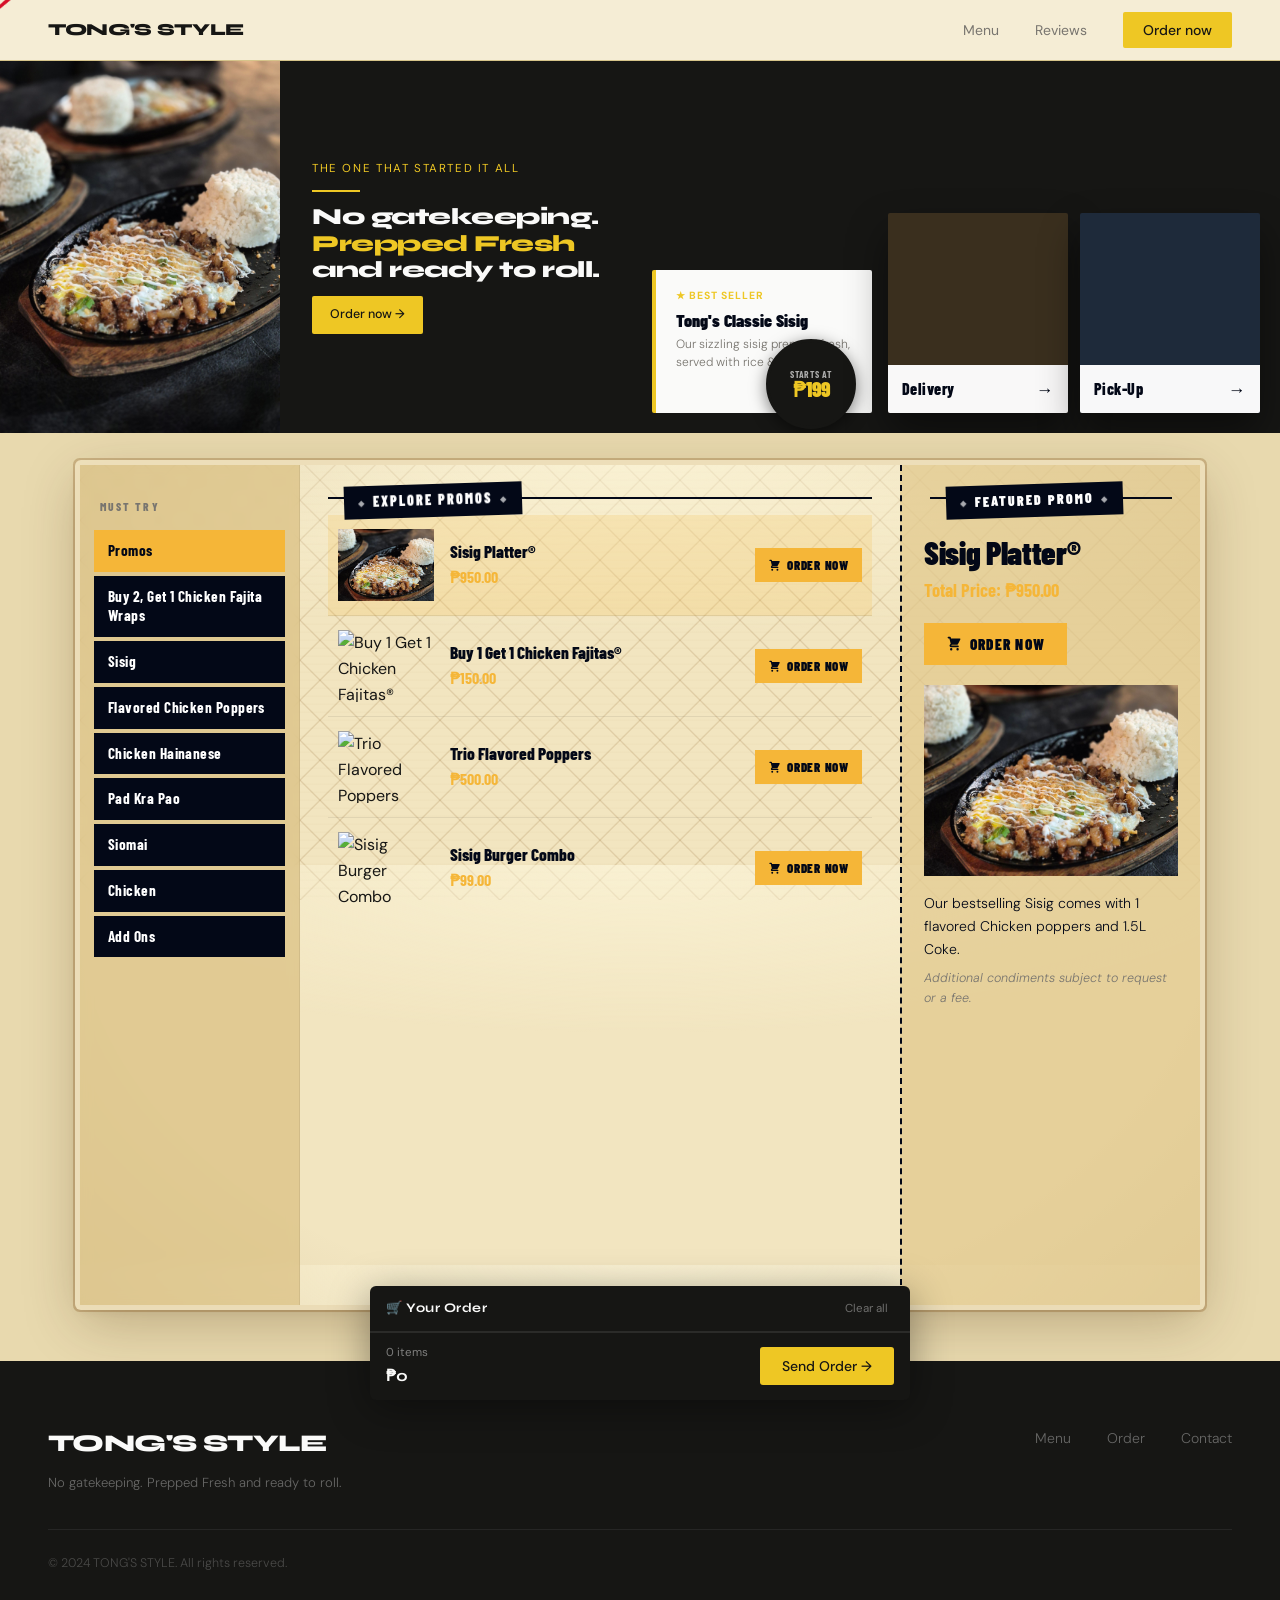
==== commit 057e3ceb: "Move order form into cart bar as slide-in panel Clicking Send Order now opens an order form panel in" ====
--- a/menu.html
+++ b/menu.html
@@ -535,9 +535,7 @@
            ORDER FORM
         ============================================================ */
         .order-section {
-            padding: 100px 48px;
-            max-width: 760px;
-            margin: 0 auto;
+            display: none;
         }
 
         .section-header { margin-bottom: 56px; }
@@ -728,6 +726,103 @@
         .cart-bar-total { font-family: var(--font-display); font-size: 1rem; font-weight: 700; }
         .cart-bar-send { background: var(--saffron); color: var(--black); font-family: var(--font-body); font-size: 0.875rem; font-weight: 500; padding: 10px 22px; border: none; border-radius: 3px; cursor: pointer; white-space: nowrap; transition: opacity 0.2s; }
         .cart-bar-send:hover { opacity: 0.85; }
+
+        /* ---- Two-panel switching ---- */
+        .cart-view { display: flex; flex-direction: column; }
+        .cart-form-view { display: none; flex-direction: column; max-height: 480px; overflow-y: auto; scrollbar-width: thin; scrollbar-color: rgba(255,255,255,0.1) transparent; }
+        .cart-bar.form-open .cart-view { display: none; }
+        .cart-bar.form-open .cart-form-view { display: flex; }
+
+        /* ---- Cart order form ---- */
+        .cart-form-header {
+            display: flex;
+            align-items: center;
+            gap: 10px;
+            padding: 11px 16px;
+            border-bottom: 1px solid rgba(255,255,255,0.09);
+            position: sticky;
+            top: 0;
+            background: var(--black);
+            z-index: 1;
+        }
+        .cart-form-back {
+            background: none;
+            border: none;
+            color: rgba(255,255,255,0.5);
+            font-size: 0.82rem;
+            cursor: pointer;
+            padding: 4px 6px;
+            transition: color 0.18s;
+            display: flex;
+            align-items: center;
+            gap: 4px;
+        }
+        .cart-form-back:hover { color: var(--white); }
+        .cart-form-title {
+            font-family: var(--font-display);
+            font-size: 0.82rem;
+            font-weight: 700;
+            color: var(--white);
+        }
+        .cart-form-summary {
+            padding: 10px 16px;
+            font-size: 0.75rem;
+            color: rgba(255,255,255,0.4);
+            line-height: 1.6;
+            border-bottom: 1px solid rgba(255,255,255,0.07);
+        }
+        .cart-form-summary strong { color: var(--saffron); font-weight: 500; }
+        .cart-form-fields {
+            padding: 14px 16px;
+            display: flex;
+            flex-direction: column;
+            gap: 14px;
+        }
+        .cb-row { display: grid; grid-template-columns: 1fr 1fr; gap: 14px; }
+        .cb-group { display: flex; flex-direction: column; gap: 4px; }
+        .cb-label { font-size: 0.68rem; color: rgba(255,255,255,0.38); letter-spacing: 0.08em; text-transform: uppercase; }
+        .cb-input, .cb-textarea {
+            font-family: var(--font-body);
+            font-size: 0.875rem;
+            font-weight: 300;
+            color: var(--white);
+            background: none;
+            border: none;
+            border-bottom: 1px solid rgba(255,255,255,0.18);
+            padding: 7px 0;
+            outline: none;
+            width: 100%;
+            transition: border-color 0.2s;
+        }
+        .cb-input:focus, .cb-textarea:focus { border-color: var(--saffron); }
+        .cb-input::placeholder, .cb-textarea::placeholder { color: rgba(255,255,255,0.2); }
+        .cb-textarea { resize: none; min-height: 60px; line-height: 1.5; }
+        .cb-submit {
+            width: 100%;
+            background: var(--saffron);
+            color: var(--black);
+            font-family: var(--font-body);
+            font-size: 0.9rem;
+            font-weight: 500;
+            padding: 13px;
+            border: none;
+            border-radius: 3px;
+            cursor: pointer;
+            transition: opacity 0.2s;
+            margin-top: 4px;
+        }
+        .cb-submit:hover { opacity: 0.85; }
+        .cb-submit:disabled { opacity: 0.5; cursor: default; }
+        .cart-form-footer {
+            padding: 10px 16px;
+            border-top: 1px solid rgba(255,255,255,0.09);
+            font-size: 0.72rem;
+            color: rgba(255,255,255,0.35);
+            text-align: center;
+            position: sticky;
+            bottom: 0;
+            background: var(--black);
+        }
 
         /* ============================================================
            FRYING PAN CURSOR
@@ -1201,18 +1296,60 @@
 
     <!-- FLOATING CART BAR -->
     <div class="cart-bar" id="cartBar" role="status" aria-live="polite">
-        <div class="cart-bar-header">
-            <span class="cart-bar-title">🛒 Your Order</span>
-            <button class="cart-bar-clear" onclick="clearCart()">Clear all</button>
+
+        <!-- PANEL 1: CART VIEW -->
+        <div class="cart-view">
+            <div class="cart-bar-header">
+                <span class="cart-bar-title">🛒 Your Order</span>
+                <button class="cart-bar-clear" onclick="clearCart()">Clear all</button>
+            </div>
+            <div class="cart-bar-items" id="cartItems"></div>
+            <div class="cart-bar-footer">
+                <div class="cart-bar-info">
+                    <span class="cart-bar-count" id="cartCount">0 items</span>
+                    <span class="cart-bar-total" id="cartTotal">&#x20B1;0</span>
+                </div>
+                <button class="cart-bar-send" onclick="openCartForm()">Send Order &#x2192;</button>
+            </div>
         </div>
-        <div class="cart-bar-items" id="cartItems"></div>
-        <div class="cart-bar-footer">
-            <div class="cart-bar-info">
-                <span class="cart-bar-count" id="cartCount">0 items</span>
-                <span class="cart-bar-total" id="cartTotal">&#x20B1;0</span>
+
+        <!-- PANEL 2: ORDER FORM VIEW -->
+        <div class="cart-form-view" id="cartFormView">
+            <div class="cart-form-header">
+                <button class="cart-form-back" onclick="closeCartForm()">&#x2190; Back</button>
+                <span class="cart-form-title">Place Your Order</span>
             </div>
-            <button class="cart-bar-send" onclick="sendCartOrder()">Send Order &#x2192;</button>
+            <div class="cart-form-summary" id="cartFormSummary"></div>
+            <div class="cart-form-fields">
+                <div class="cb-row">
+                    <div class="cb-group">
+                        <label class="cb-label" for="cb-name">Name</label>
+                        <input class="cb-input" type="text" id="cb-name" placeholder="Your full name" required autocomplete="name">
+                    </div>
+                    <div class="cb-group">
+                        <label class="cb-label" for="cb-email">Email</label>
+                        <input class="cb-input" type="email" id="cb-email" placeholder="your@email.com" required autocomplete="email">
+                    </div>
+                </div>
+                <div class="cb-row">
+                    <div class="cb-group">
+                        <label class="cb-label" for="cb-phone">Phone</label>
+                        <input class="cb-input" type="tel" id="cb-phone" placeholder="+63 9XX XXX XXXX" required autocomplete="tel">
+                    </div>
+                    <div class="cb-group">
+                        <label class="cb-label" for="cb-date">Date needed</label>
+                        <input class="cb-input" type="date" id="cb-date" required>
+                    </div>
+                </div>
+                <div class="cb-group">
+                    <label class="cb-label" for="cb-notes">Special requests</label>
+                    <textarea class="cb-textarea" id="cb-notes" placeholder="Any add-ons, allergies, or notes..." rows="2"></textarea>
+                </div>
+                <button class="cb-submit" id="cbSubmitBtn" onclick="handleCartFormSubmit()">Confirm Order &#x2192;</button>
+            </div>
+            <div class="cart-form-footer" id="cartFormFooter">Total: <strong id="cartFormTotal"></strong></div>
         </div>
+
     </div>
 
     <script>
@@ -1553,17 +1690,21 @@
             document.getElementById('cartBar').classList.remove('active');
         }
 
-        function sendCartOrder() {
+        function openCartForm() {
             const entries = Object.entries(cart);
             if (!entries.length) return;
-            const lines = entries.map(([name, { price, qty }]) => qty + '× ' + name + ' — ₱' + (price * qty).toLocaleString());
             const total = entries.reduce((s, [, v]) => s + v.price * v.qty, 0);
-            lines.push('─────────────');
-            lines.push('Total: ₱' + total.toLocaleString());
-            const msg = document.getElementById('f-message');
-            if (msg) msg.value = lines.join('\n');
-            document.getElementById('order').scrollIntoView({ behavior: 'smooth' });
-            setTimeout(() => { const f = document.getElementById('f-name'); if (f && !f.value) f.focus(); }, 600);
+            const lines = entries.map(([name, { price, qty }]) =>
+                `<strong>${qty}&times; ${name}</strong> &mdash; &#x20B1;${(price * qty).toLocaleString()}`
+            );
+            document.getElementById('cartFormSummary').innerHTML = lines.join('<br>');
+            document.getElementById('cartFormTotal').textContent = '₱' + total.toLocaleString();
+            document.getElementById('cartBar').classList.add('form-open');
+            setTimeout(() => { const f = document.getElementById('cb-name'); if (f && !f.value) f.focus(); }, 120);
+        }
+
+        function closeCartForm() {
+            document.getElementById('cartBar').classList.remove('form-open');
         }
 
         /* ============================================================
@@ -1590,32 +1731,47 @@
         ============================================================ */
         const SHEET_URL = 'https://script.google.com/macros/s/AKfycbyVrJEd4SYVHIVuoagsJO1bh-8hs68ZeEWP3iFMzKQST4NLtRHBe5v2YdTUYRPeCYHY/exec';
 
-        async function handleFormSubmit(e) {
-            e.preventDefault();
-            const form = e.target;
-            const btn  = document.getElementById('submitBtn');
+        async function handleCartFormSubmit() {
+            const btn   = document.getElementById('cbSubmitBtn');
+            const name  = document.getElementById('cb-name').value.trim();
+            const email = document.getElementById('cb-email').value.trim();
+            const phone = document.getElementById('cb-phone').value.trim();
+            const date  = document.getElementById('cb-date').value;
+            const notes = document.getElementById('cb-notes').value.trim();
+            if (!name || !email || !phone) {
+                btn.textContent = 'Fill in name, email & phone';
+                btn.style.background = '#8B2020';
+                setTimeout(() => { btn.textContent = 'Confirm Order →'; btn.style.background = ''; }, 2400);
+                return;
+            }
+            const entries = Object.entries(cart);
+            const lines = entries.map(([n, { price, qty }]) => qty + '× ' + n + ' — ₱' + (price * qty).toLocaleString());
+            const total = entries.reduce((s, [, v]) => s + v.price * v.qty, 0);
+            lines.push('─────────────');
+            lines.push('Total: ₱' + total.toLocaleString());
+            if (notes) lines.push('Notes: ' + notes);
+            const message = lines.join('\n');
             btn.textContent = 'Sending…';
             btn.disabled = true;
-            const body = new URLSearchParams({ name: form['name'].value, email: form['email'].value, phone: form['phone'].value, date: form['date'].value, message: form['message'].value });
+            const body = new URLSearchParams({ name, email, phone, date, message });
             try {
                 await fetch(SHEET_URL, { method: 'POST', mode: 'no-cors', body });
-                showFormState(btn, 'Order sent!', '#2D6A2D');
-                setTimeout(() => { resetFormState(btn, form); }, 3200);
+                btn.textContent = '✓ Order sent!';
+                btn.style.background = '#2D6A2D';
+                setTimeout(() => {
+                    clearCart();
+                    closeCartForm();
+                    ['cb-name','cb-email','cb-phone','cb-date','cb-notes'].forEach(id => { const el = document.getElementById(id); if (el) el.value = ''; });
+                    btn.textContent = 'Confirm Order →';
+                    btn.style.background = '';
+                    btn.disabled = false;
+                }, 2800);
             } catch {
-                showFormState(btn, 'Something went wrong — try again', '#8B2020');
-                setTimeout(() => { resetFormState(btn, form, true); }, 3200);
+                btn.textContent = 'Something went wrong — try again';
+                btn.style.background = '#8B2020';
+                setTimeout(() => { btn.textContent = 'Confirm Order →'; btn.style.background = ''; btn.disabled = false; }, 3000);
             }
         }
-
-        function showFormState(btn, label, bg) { btn.textContent = label; btn.style.background = bg; }
-        function resetFormState(btn, form, keepData = false) { btn.textContent = 'Send order'; btn.style.background = ''; btn.disabled = false; if (!keepData) form.reset(); }
-
-        document.getElementById('submitBtn').addEventListener('click', function(e) {
-            const btn = document.getElementById('submitBtn');
-            if (btn.disabled) return;
-            e.preventDefault();
-            handleFormSubmit({ preventDefault: () => {}, target: document.getElementById('orderForm') });
-        });
 
         /* ============================================================
            CHOPSTICKS CURSOR
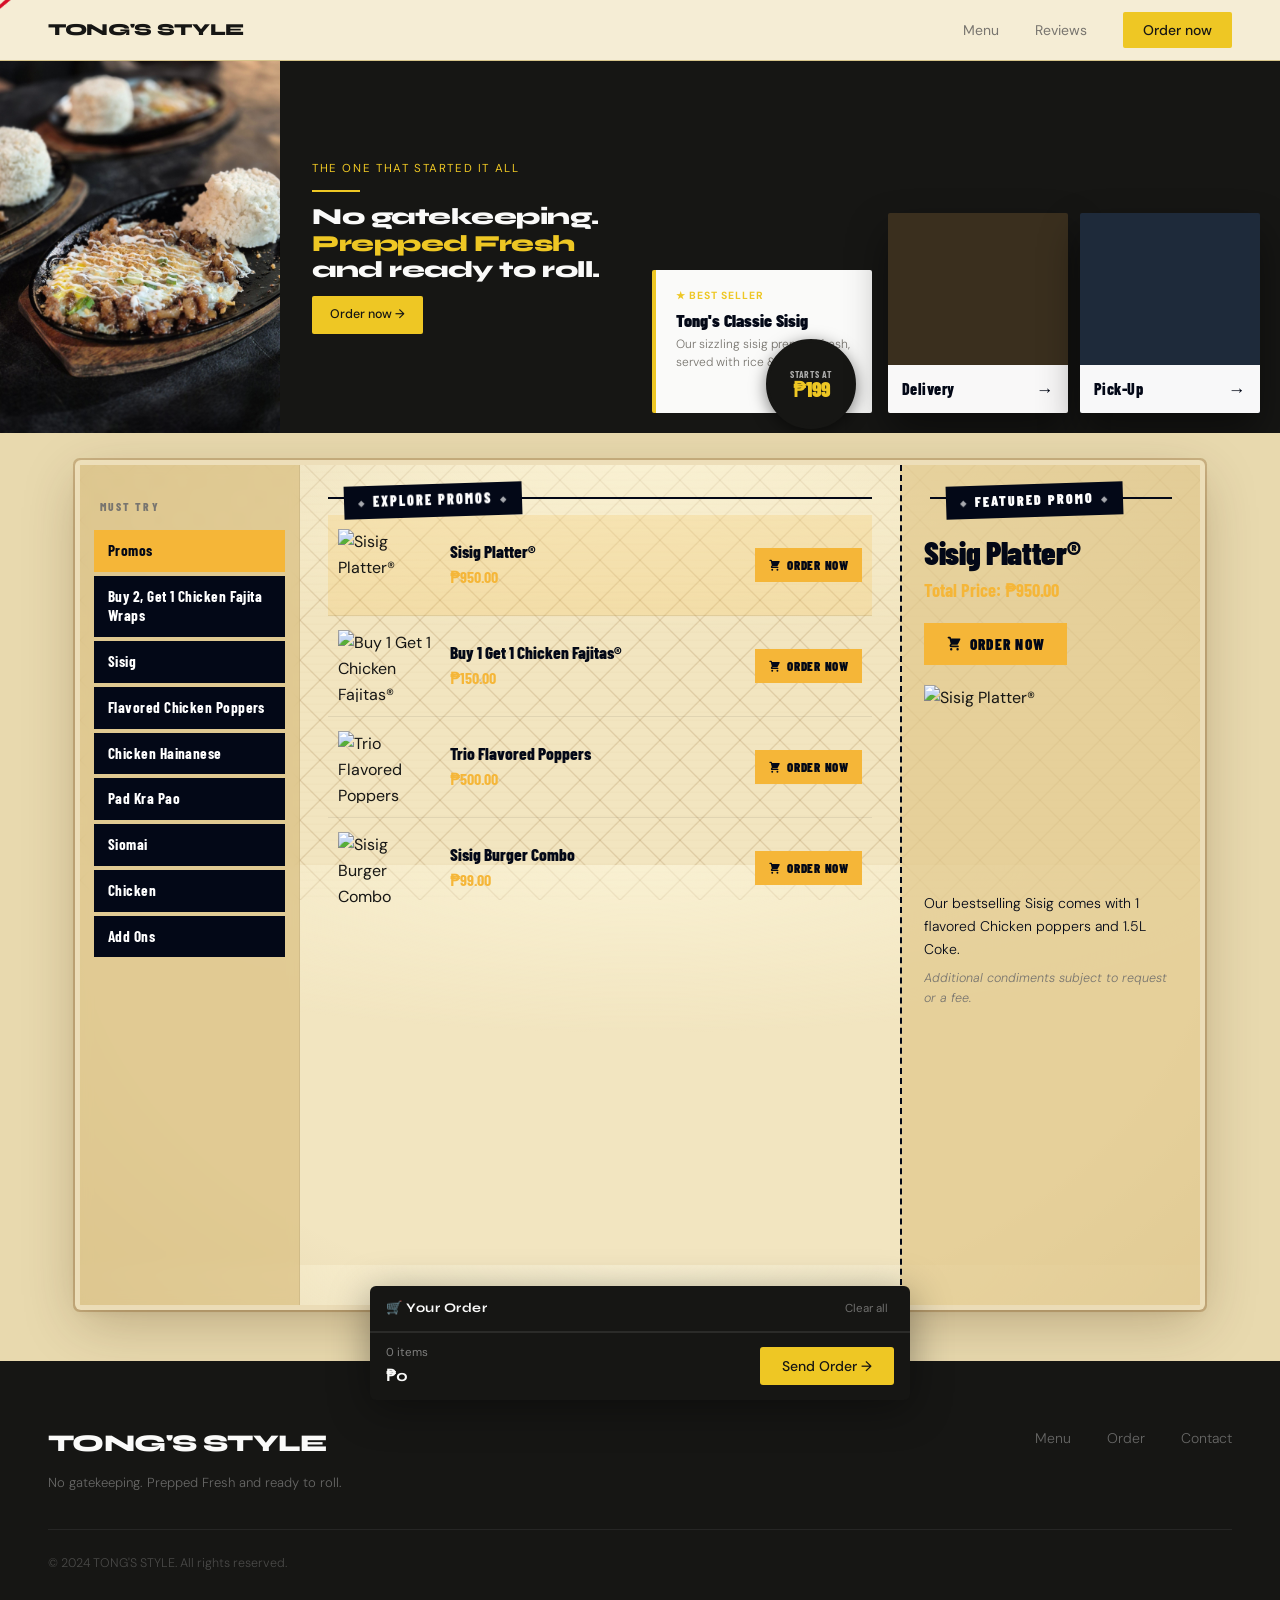
==== commit d9ecde77: "Update product images to use local Food folder photos - Sisig items: Food/Crispy Sisig.webp - Fajita" ====
--- a/menu.html
+++ b/menu.html
@@ -1152,7 +1152,7 @@
     <section class="sisig-banner" aria-label="Sisig feature">
         <div class="sisig-banner-img-wrap">
             <img class="sisig-banner-img"
-                 src="Food/sisig.jpg?v=2"
+                 src="Food/sisig.jpg"
                  alt="Sizzling Sisig — TONG'S STYLE"
                  loading="eager">
         </div>
@@ -1362,7 +1362,7 @@
                     id: 'sisig-platter',
                     name: 'Sisig Platter®',
                     price: 950,
-                    image: 'Food/sisig.jpg?v=2',
+                    image: 'Food/Crispy%20Sisig.webp',
                     description: 'Our bestselling Sisig comes with 1 flavored Chicken poppers and 1.5L Coke.',
                     note: 'Additional condiments subject to request or a fee.'
                 },
@@ -1370,7 +1370,7 @@
                     id: 'fajita-b1g1',
                     name: 'Buy 1 Get 1 Chicken Fajitas®',
                     price: 150,
-                    image: 'https://images.unsplash.com/photo-1565299585323-38d6b0865b47?auto=format&fit=crop&w=600&h=450&q=80',
+                    image: 'Food/Chicken%20fajita.jpg',
                     description: 'Two Chicken Fajita Wraps for the price of one — grilled strips, peppers, onions, house aioli.',
                     note: 'One per customer. Valid while supplies last.'
                 },
@@ -1378,7 +1378,7 @@
                     id: 'trio-poppers',
                     name: 'Trio Flavored Poppers',
                     price: 500,
-                    image: 'https://images.unsplash.com/photo-1562967915-6ba607ff7d05?auto=format&fit=crop&w=600&h=450&q=80',
+                    image: 'Food/Chicken%20poppers.webp',
                     description: 'Three flavors of crispy chicken poppers: Classic, Spicy, and Honey Garlic.',
                     note: 'Dipping sauces included.'
                 },
@@ -1396,7 +1396,7 @@
                     id: 'fajita-wrap',
                     name: 'Chicken Fajita Wrap',
                     price: 150,
-                    image: 'https://images.unsplash.com/photo-1565299585323-38d6b0865b47?auto=format&fit=crop&w=600&h=450&q=80',
+                    image: 'Food/Chicken%20fajita.jpg',
                     description: 'Grilled chicken strips, roasted peppers and onions, shredded cheese in a soft flour tortilla.',
                     note: 'Buy 2, Get 1 Free promo ongoing.'
                 },
@@ -1404,7 +1404,7 @@
                     id: 'fajita-spicy',
                     name: 'Spicy Chicken Fajita Wrap',
                     price: 165,
-                    image: 'https://images.unsplash.com/photo-1565299585323-38d6b0865b47?auto=format&fit=crop&w=600&h=450&q=80',
+                    image: 'Food/Chicken%20fajita.jpg',
                     description: 'Extra heat. Chili-marinated grilled chicken, jalapeño, pepper jack, house hot sauce.',
                     note: 'Spice level adjustable on request.'
                 }
@@ -1414,7 +1414,7 @@
                     id: 'classic-sisig',
                     name: 'Classic Sisig Combo',
                     price: 180,
-                    image: 'Food/sisig.jpg?v=2',
+                    image: 'Food/Crispy%20Sisig.webp',
                     description: 'Sizzling pork sisig, egg on top, garlic rice, chicharon crumble, and your drink of choice.',
                     note: 'Ask for extra calamansi.'
                 },
@@ -1430,7 +1430,7 @@
                     id: 'sisig-platter2',
                     name: 'Sisig Platter',
                     price: 950,
-                    image: 'Food/sisig.jpg?v=2',
+                    image: 'Food/Crispy%20Sisig.webp',
                     description: 'Full sizzling platter — perfect for sharing. Comes with rice and 1.5L Coke.',
                     note: 'Good for 3–4 pax.'
                 }
@@ -1440,7 +1440,7 @@
                     id: 'poppers-classic',
                     name: 'Classic Chicken Poppers',
                     price: 120,
-                    image: 'https://images.unsplash.com/photo-1562967915-6ba607ff7d05?auto=format&fit=crop&w=600&h=450&q=80',
+                    image: 'Food/Chicken%20poppers.webp',
                     description: 'Crispy bite-sized chicken poppers seasoned with our signature house blend.',
                     note: 'Comes with ranch dip.'
                 },
@@ -1448,7 +1448,7 @@
                     id: 'poppers-spicy',
                     name: 'Spicy Chicken Poppers',
                     price: 130,
-                    image: 'https://images.unsplash.com/photo-1562967915-6ba607ff7d05?auto=format&fit=crop&w=600&h=450&q=80',
+                    image: 'Food/Chicken%20poppers.webp',
                     description: 'Extra heat, same crunch. Ghost pepper seasoning for the brave.',
                     note: '🌶 Not for the faint of heart.'
                 },
@@ -1456,7 +1456,7 @@
                     id: 'poppers-honey',
                     name: 'Honey Garlic Poppers',
                     price: 135,
-                    image: 'https://images.unsplash.com/photo-1562967915-6ba607ff7d05?auto=format&fit=crop&w=600&h=450&q=80',
+                    image: 'Food/Chicken%20poppers.webp',
                     description: 'Sticky honey garlic glaze on perfectly crispy poppers.',
                     note: ''
                 }
@@ -1466,7 +1466,7 @@
                     id: 'hainanese-rice',
                     name: 'Chicken Hainanese Rice',
                     price: 160,
-                    image: 'https://images.unsplash.com/photo-1563379091339-03246963d35b?auto=format&fit=crop&w=600&h=450&q=80',
+                    image: 'Food/Chicken%20Hainanese.webp',
                     description: 'Tender poached Hainanese-style chicken on fragrant pandan rice with ginger and sesame sauce.',
                     note: 'Dark soy served on the side.'
                 }
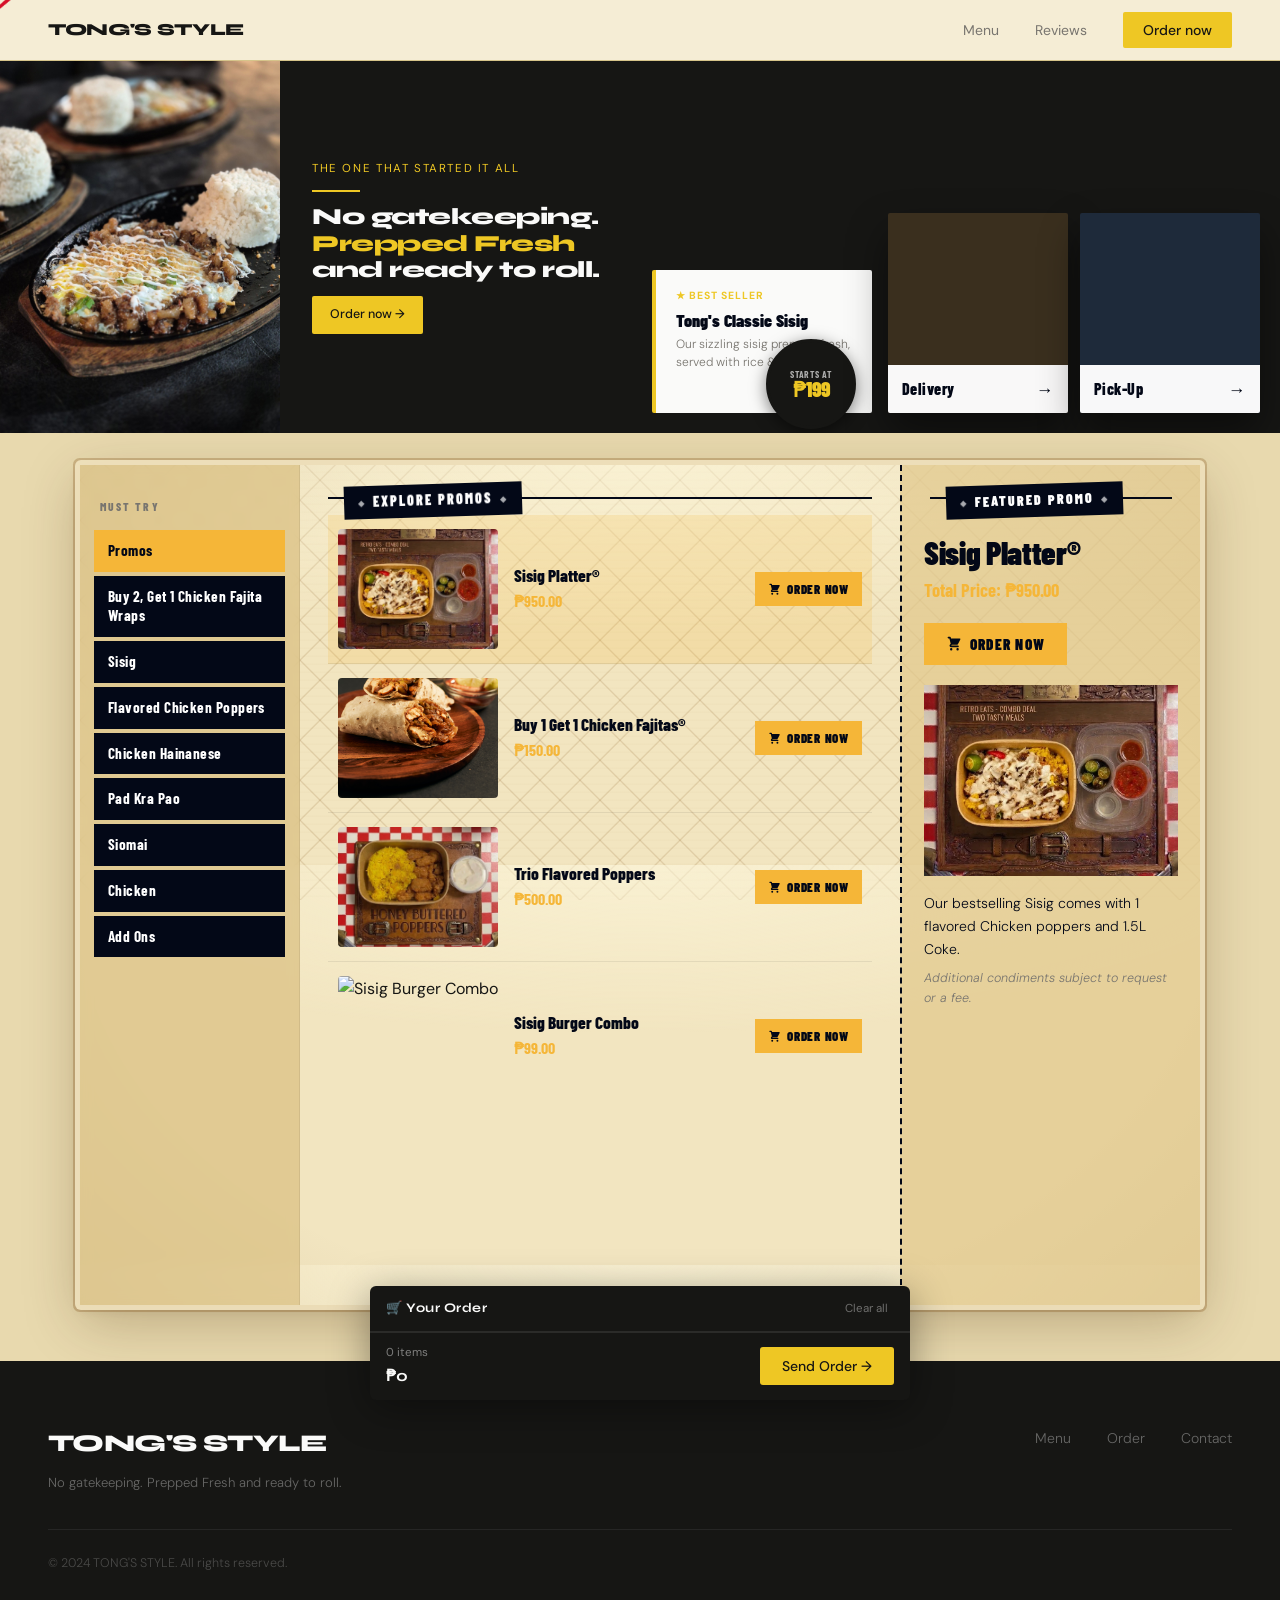
==== commit 7b7a5bbe: "Enlarge product images in Explore Promos section Desktop: 96x72 → 160x120px | Mobile: 72x56 → 110x84" ====
--- a/menu.html
+++ b/menu.html
@@ -303,10 +303,11 @@
         .product-row.active { background: rgba(245, 182, 56, 0.18); }
 
         .product-row-img-wrap {
-            width: 96px;
-            height: 72px;
+            width: 160px;
+            height: 120px;
             flex-shrink: 0;
             overflow: hidden;
+            border-radius: 4px;
         }
 
         .product-row-img {
@@ -916,7 +917,7 @@
             .nav-links { display: none !important; }
             .nav-hamburger { display: flex; }
 
-            .product-row-img-wrap { width: 72px; height: 56px; }
+            .product-row-img-wrap { width: 110px; height: 84px; }
             .btn-order-row { padding: 8px 10px; font-size: 0.75rem; }
 
             .order-section { padding: 60px 20px; }
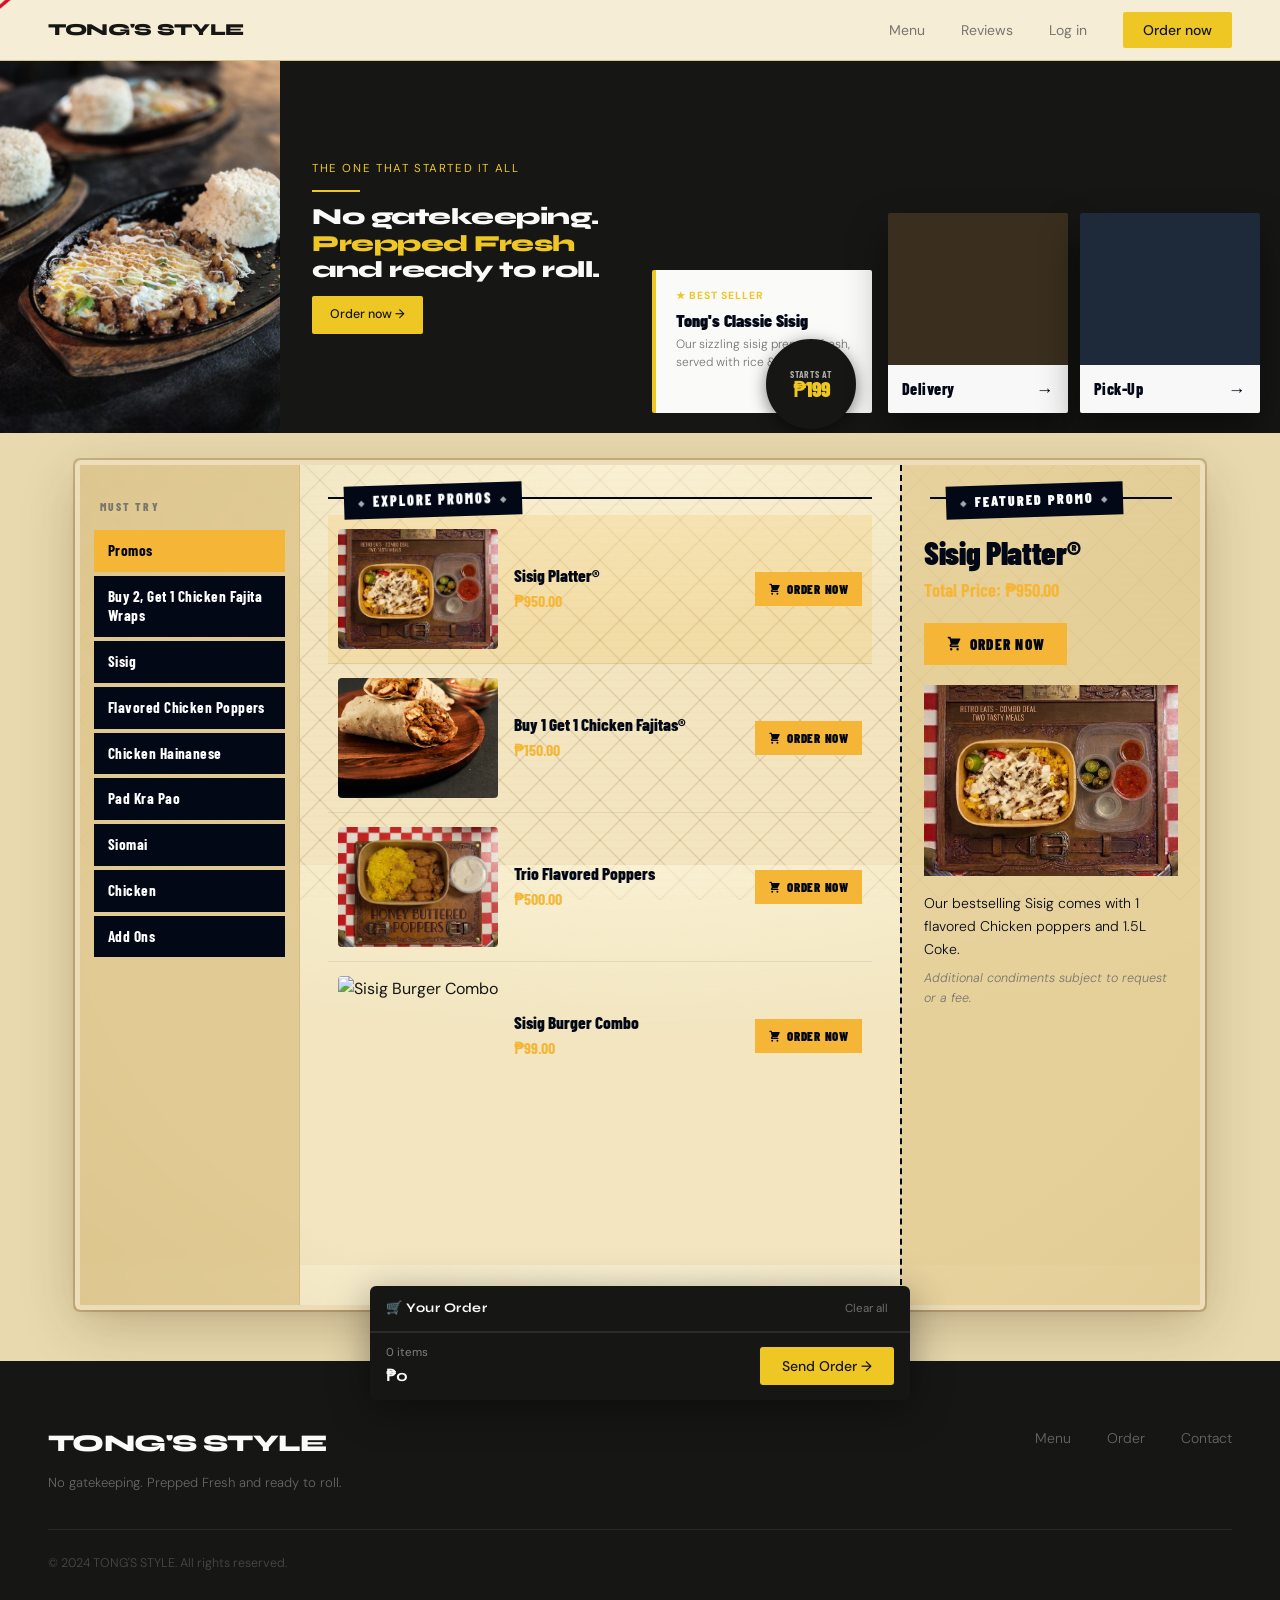
==== commit fe1bb017: "Add Supabase authentication: sign up, log in, password reset, account page registration.html: log in" ====
--- a/menu.html
+++ b/menu.html
@@ -1135,6 +1135,7 @@
         <ul class="nav-links" id="navLinks">
             <li><a href="#menu">Menu</a></li>
             <li><a href="index.html#testimonials">Reviews</a></li>
+            <li><a href="registration.html" data-account-link>Log in</a></li>
             <li><a href="#order" class="nav-cta">Order now</a></li>
         </ul>
         <button class="nav-hamburger" id="navHamburger" onclick="toggleMobileMenu()" aria-label="Open menu" aria-expanded="false">
@@ -1146,6 +1147,7 @@
     <div class="nav-mobile-overlay" id="mobileNav" role="dialog" aria-label="Mobile navigation">
         <a href="#menu"               onclick="closeMobileMenu()">Menu</a>
         <a href="index.html#testimonials" onclick="closeMobileMenu()">Reviews</a>
+        <a href="registration.html" data-account-link onclick="closeMobileMenu()">Log in</a>
         <a href="#order" class="nav-cta" onclick="closeMobileMenu()">Order now</a>
     </div>
 
@@ -1730,7 +1732,25 @@
         /* ============================================================
            GOOGLE SHEETS INTEGRATION
         ============================================================ */
-        const SHEET_URL = 'https://script.google.com/macros/s/AKfycbyVrJEd4SYVHIVuoagsJO1bh-8hs68ZeEWP3iFMzKQST4NLtRHBe5v2YdTUYRPeCYHY/exec';
+        const SUPABASE_URL  = 'https://tbxxkncornforjfraewp.supabase.co';
+        const SUPABASE_KEY  = 'sb_publishable_zPZa5_d9H8MyO7J4hX0qxg_lo_hc5YM';
+
+        async function supabaseInsert(row) {
+            const res = await fetch(`${SUPABASE_URL}/rest/v1/orders`, {
+                method: 'POST',
+                headers: {
+                    'Content-Type': 'application/json',
+                    'apikey': SUPABASE_KEY,
+                    'Authorization': `Bearer ${SUPABASE_KEY}`,
+                    'Prefer': 'return=minimal'
+                },
+                body: JSON.stringify(row)
+            });
+            if (!res.ok) {
+                const err = await res.text();
+                throw new Error(err);
+            }
+        }
 
         async function handleCartFormSubmit() {
             const btn   = document.getElementById('cbSubmitBtn');
@@ -1751,12 +1771,11 @@
             lines.push('─────────────');
             lines.push('Total: ₱' + total.toLocaleString());
             if (notes) lines.push('Notes: ' + notes);
-            const message = lines.join('\n');
+            const order_summary = lines.join('\n');
             btn.textContent = 'Sending…';
             btn.disabled = true;
-            const body = new URLSearchParams({ name, email, phone, date, message });
             try {
-                await fetch(SHEET_URL, { method: 'POST', mode: 'no-cors', body });
+                await supabaseInsert({ name, email, phone, delivery_date: date || null, order_summary, total, notes: notes || null });
                 btn.textContent = '✓ Order sent!';
                 btn.style.background = '#2D6A2D';
                 setTimeout(() => {
@@ -1797,6 +1816,7 @@
         ============================================================ */
         renderProducts('promos');
     </script>
+    <script src="nav-account.js"></script>
 
 </body>
 </html>
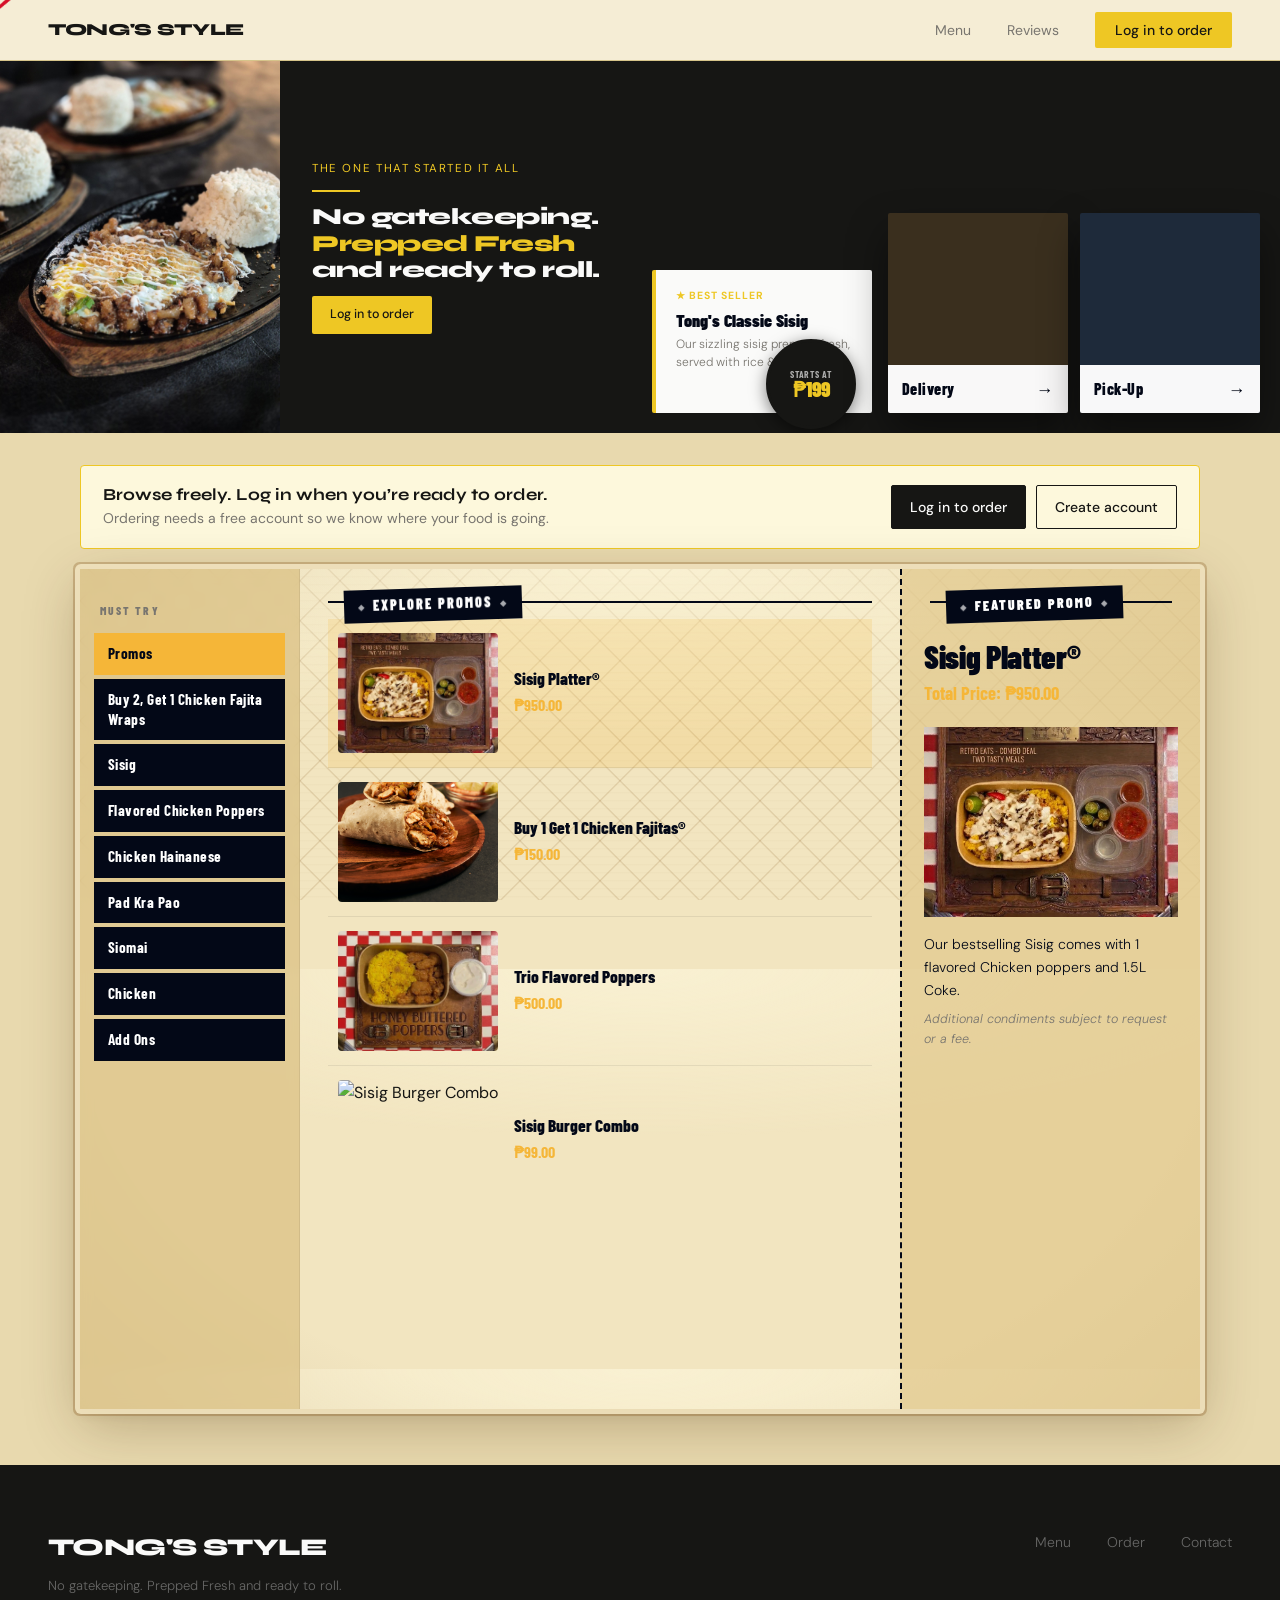
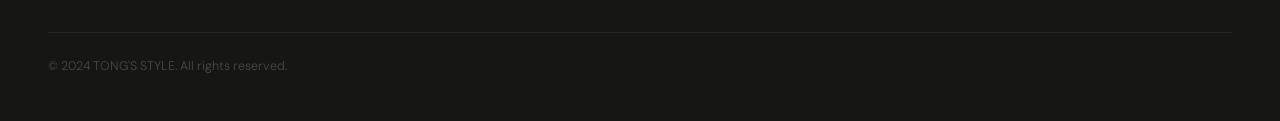
==== commit c968aaf1: "Require login to order; guests can browse the menu menu.html: ORDER NOW buttons and cart hidden unti" ====
--- a/menu.html
+++ b/menu.html
@@ -7,6 +7,13 @@
     <link rel="preconnect" href="https://fonts.googleapis.com">
     <link rel="preconnect" href="https://fonts.gstatic.com" crossorigin>
     <link href="https://fonts.googleapis.com/css2?family=Syne:wght@700;800&family=DM+Sans:wght@300;400;500&family=Barlow+Condensed:wght@700;800;900&display=swap" rel="stylesheet">
+    <!-- Login check for ordering (deferred: runs after the page's own script) -->
+    <script defer src="https://cdn.jsdelivr.net/npm/@supabase/supabase-js@2.117.0/dist/umd/supabase.min.js"
+            integrity="sha384-D3HBLJnDxXL59BXo26GFWjGTcyxip2IVM0I+EqfCMwOhTc5jUTZxISDtfdXFaUOm"
+            crossorigin="anonymous"></script>
+    <script defer src="supabase-config.js"></script>
+    <script defer src="auth.js"></script>
+    <script defer src="order-gate.js"></script>
     <style>
         /* ============================================================
            TOKENS
@@ -1122,6 +1129,69 @@
             .hero-featured-card { padding-bottom: 50px; }
             .hero-action-card { width: 140px; height: 140px; }
         }
+
+        /* ============================================================
+           ORDER GATE — only logged-in users can order
+           Fail closed: order buttons and cart stay hidden until
+           order-gate.js confirms the session with Supabase and adds
+           .can-order to <body>.
+        ============================================================ */
+        body:not(.can-order) .btn-order-row,
+        body:not(.can-order) .btn-order-featured,
+        body:not(.can-order) .cart-bar { display: none !important; }
+
+        .order-gate-note {
+            max-width: 1120px;
+            margin: 0 auto 20px;
+            display: flex;
+            align-items: center;
+            justify-content: space-between;
+            gap: 16px 28px;
+            flex-wrap: wrap;
+            padding: 18px 22px;
+            background: var(--saffron-pale);
+            border: 1.5px solid var(--saffron);
+            border-radius: 4px;
+        }
+
+        .order-gate-text { min-width: 0; flex: 1 1 320px; }
+
+        .order-gate-title {
+            font-family: var(--font-display);
+            font-weight: 700;
+            font-size: 1.05rem;
+            line-height: 1.25;
+            color: var(--black);
+        }
+
+        .order-gate-sub { font-size: 0.875rem; color: var(--muted); margin-top: 2px; }
+
+        .order-gate-actions { display: flex; gap: 10px; flex-wrap: wrap; }
+
+        .order-gate-btn {
+            display: inline-flex;
+            align-items: center;
+            justify-content: center;
+            min-height: 44px;
+            padding: 10px 18px;
+            font-size: 0.875rem;
+            font-weight: 500;
+            color: var(--black);
+            background: transparent;
+            border: 1.5px solid var(--black);
+            border-radius: 2px;
+            white-space: nowrap;
+            transition: opacity 0.2s;
+        }
+
+        .order-gate-btn:hover { opacity: 0.8; }
+        .order-gate-btn--primary { background: var(--black); color: var(--white); }
+
+        @media (max-width: 540px) {
+            .order-gate-note { padding: 16px; }
+            .order-gate-actions { width: 100%; }
+            .order-gate-btn { flex: 1 1 0; }
+        }
     </style>
 </head>
 <body>
@@ -1136,7 +1206,7 @@
             <li><a href="#menu">Menu</a></li>
             <li><a href="index.html#testimonials">Reviews</a></li>
             <li><a href="registration.html" data-account-link>Log in</a></li>
-            <li><a href="#order" class="nav-cta">Order now</a></li>
+            <li><a href="#menu" class="nav-cta" data-order-link>Order now</a></li>
         </ul>
         <button class="nav-hamburger" id="navHamburger" onclick="toggleMobileMenu()" aria-label="Open menu" aria-expanded="false">
             <span></span><span></span><span></span>
@@ -1148,7 +1218,7 @@
         <a href="#menu"               onclick="closeMobileMenu()">Menu</a>
         <a href="index.html#testimonials" onclick="closeMobileMenu()">Reviews</a>
         <a href="registration.html" data-account-link onclick="closeMobileMenu()">Log in</a>
-        <a href="#order" class="nav-cta" onclick="closeMobileMenu()">Order now</a>
+        <a href="#menu" class="nav-cta" data-order-link onclick="closeMobileMenu()">Order now</a>
     </div>
 
     <!-- SISIG BANNER -->
@@ -1163,7 +1233,7 @@
             <p class="sisig-banner-label">The one that started it all</p>
             <hr class="sisig-banner-rule">
             <h2 class="sisig-banner-title">No gatekeeping.<br><em>Prepped Fresh</em><br>and ready to roll.</h2>
-            <a href="#order" class="sisig-banner-cta">Order now &rarr;</a>
+            <a href="#menu" class="sisig-banner-cta" data-order-link>Order now &rarr;</a>
         </div>
 
         <!-- DELIVERY + PICK-UP CARDS GROUP -->
@@ -1182,14 +1252,14 @@
 
             <!-- Action cards -->
             <div class="hero-action-cards">
-                <a href="#order" class="hero-action-card delivery-card" aria-label="Order for delivery">
+                <a href="#menu" class="hero-action-card delivery-card" aria-label="Order for delivery" data-order-link="keep-label">
                     <img class="hero-action-card-bg" src="Food/delivery.jpg" alt="Delivery" onerror="this.style.display='none'">
                     <div class="hero-action-label">
                         <span>Delivery</span>
                         <span class="arrow">&#8594;</span>
                     </div>
                 </a>
-                <a href="#order" class="hero-action-card pickup-card" aria-label="Order for pick-up">
+                <a href="#menu" class="hero-action-card pickup-card" aria-label="Order for pick-up" data-order-link="keep-label">
                     <img class="hero-action-card-bg" src="Food/pickup.jpg" alt="Pick-Up" onerror="this.style.display='none'">
                     <div class="hero-action-label">
                         <span>Pick-Up</span>
@@ -1205,6 +1275,18 @@
          THREE-COLUMN MENU LAYOUT
     ====================================================== -->
     <div class="menu-wrap">
+        <!-- ORDER GATE: shown only to logged-out visitors -->
+        <div class="order-gate-note" id="orderGateNote" role="note" hidden>
+            <div class="order-gate-text">
+                <p class="order-gate-title">Browse freely. Log in when you’re ready to order.</p>
+                <p class="order-gate-sub">Ordering needs a free account so we know where your food is going.</p>
+            </div>
+            <div class="order-gate-actions">
+                <a href="registration.html?next=menu.html&amp;reason=order-login#login" class="order-gate-btn order-gate-btn--primary">Log in to order</a>
+                <a href="registration.html?next=menu.html#signup" class="order-gate-btn">Create account</a>
+            </div>
+        </div>
+
         <div class="menu-layout" id="menu">
 
             <!-- LEFT SIDEBAR -->
@@ -1290,7 +1372,7 @@
             </div>
             <ul class="footer-links">
                 <li><a href="#menu">Menu</a></li>
-                <li><a href="#order">Order</a></li>
+                <li><a href="#menu" data-order-link="keep-label">Order</a></li>
                 <li><a href="mailto:hello@tongsstyle.ph">Contact</a></li>
             </ul>
         </div>
@@ -1730,26 +1812,19 @@
         }
 
         /* ============================================================
-           GOOGLE SHEETS INTEGRATION
-        ============================================================ */
-        const SUPABASE_URL  = 'https://tbxxkncornforjfraewp.supabase.co';
-        const SUPABASE_KEY  = 'sb_publishable_zPZa5_d9H8MyO7J4hX0qxg_lo_hc5YM';
-
+           ORDER SUBMISSION (Supabase, logged-in users only)
+           Sent with the user's own session, so the database's RLS policy
+           ties the order to their account and rejects logged-out requests.
+        ============================================================ */
         async function supabaseInsert(row) {
-            const res = await fetch(`${SUPABASE_URL}/rest/v1/orders`, {
-                method: 'POST',
-                headers: {
-                    'Content-Type': 'application/json',
-                    'apikey': SUPABASE_KEY,
-                    'Authorization': `Bearer ${SUPABASE_KEY}`,
-                    'Prefer': 'return=minimal'
-                },
-                body: JSON.stringify(row)
-            });
-            if (!res.ok) {
-                const err = await res.text();
-                throw new Error(err);
+            if (!window.TSAuth) throw new Error('Login system not loaded');
+            const { data, error: userError } = await TSAuth.client.auth.getUser();
+            if (userError || !data.user) {
+                window.location.href = window.TSNav ? TSNav.loginUrl() : 'registration.html?next=menu.html#login';
+                throw new Error('Not logged in');
             }
+            const { error } = await TSAuth.client.from('orders').insert({ ...row, user_id: data.user.id });
+            if (error) throw error;
         }
 
         async function handleCartFormSubmit() {
@@ -1786,7 +1861,8 @@
                     btn.style.background = '';
                     btn.disabled = false;
                 }, 2800);
-            } catch {
+            } catch (err) {
+                console.error('Order failed:', err);
                 btn.textContent = 'Something went wrong — try again';
                 btn.style.background = '#8B2020';
                 setTimeout(() => { btn.textContent = 'Confirm Order →'; btn.style.background = ''; btn.disabled = false; }, 3000);
